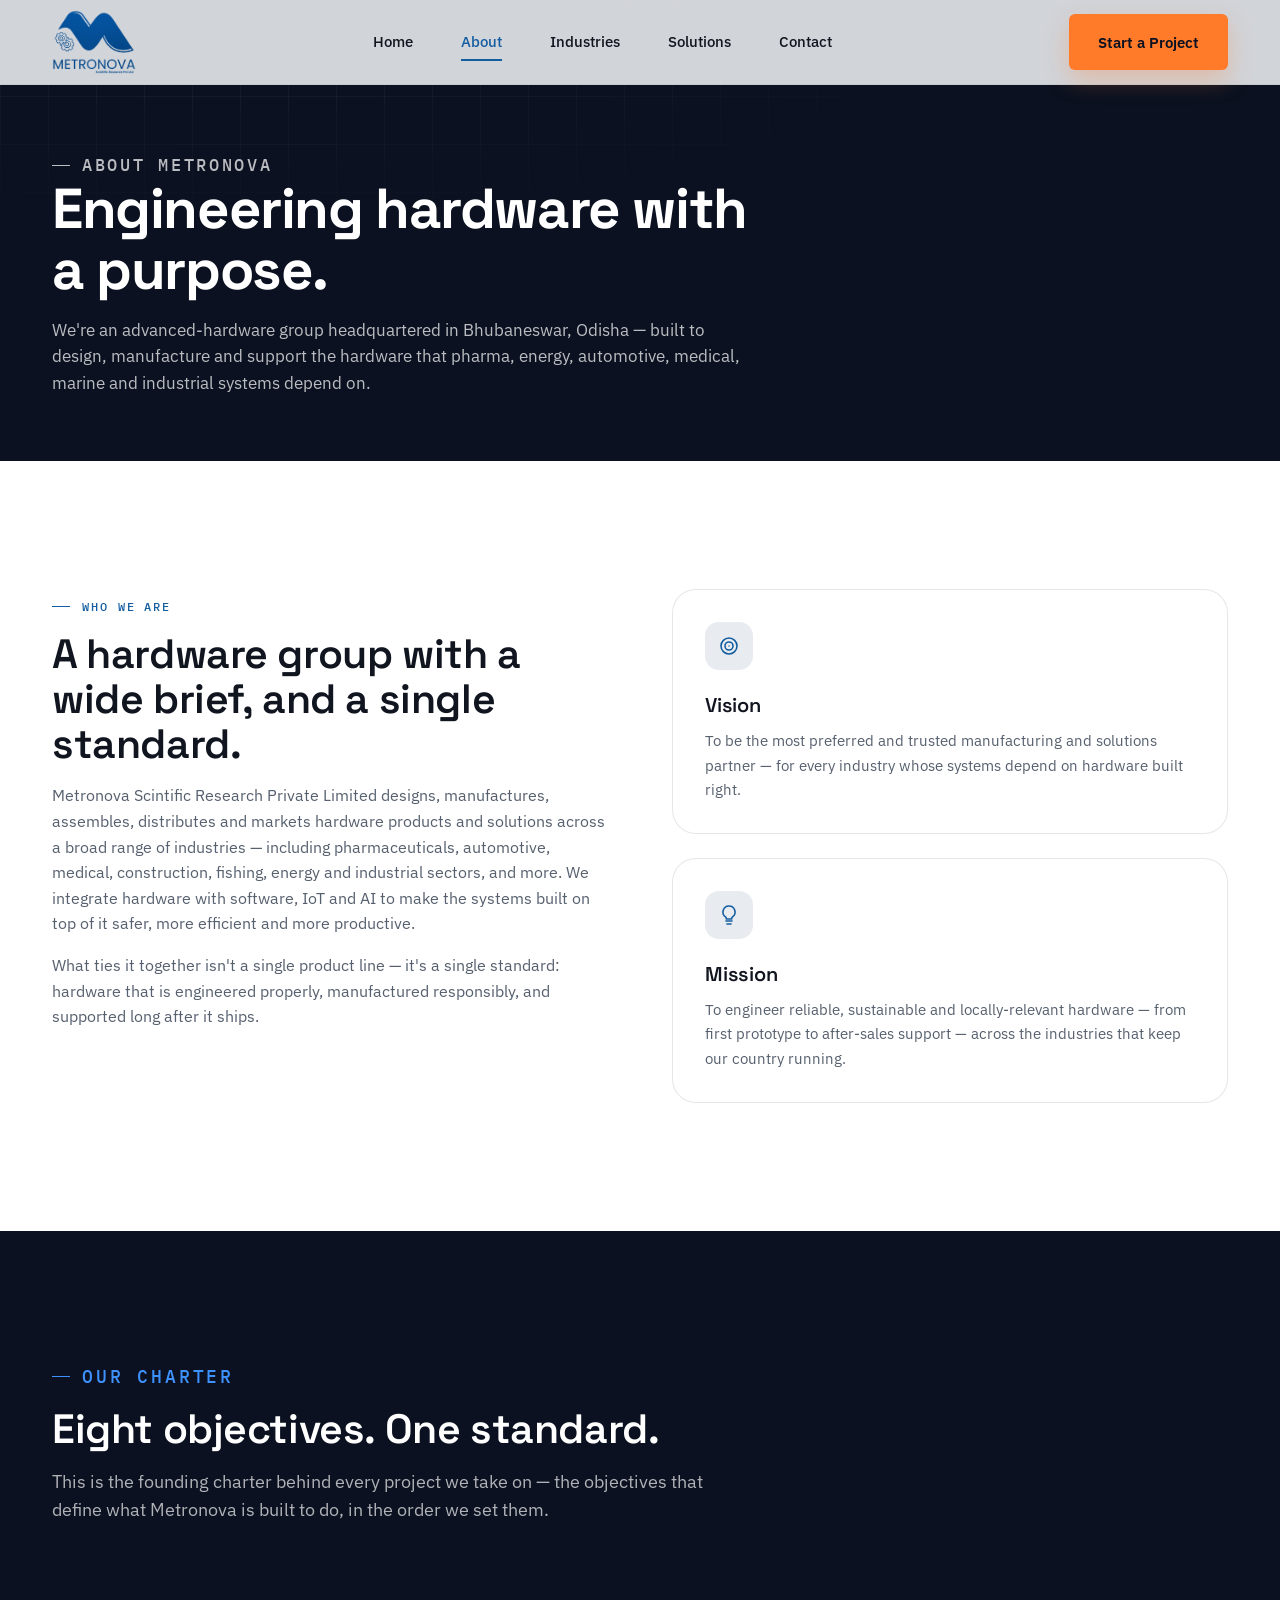
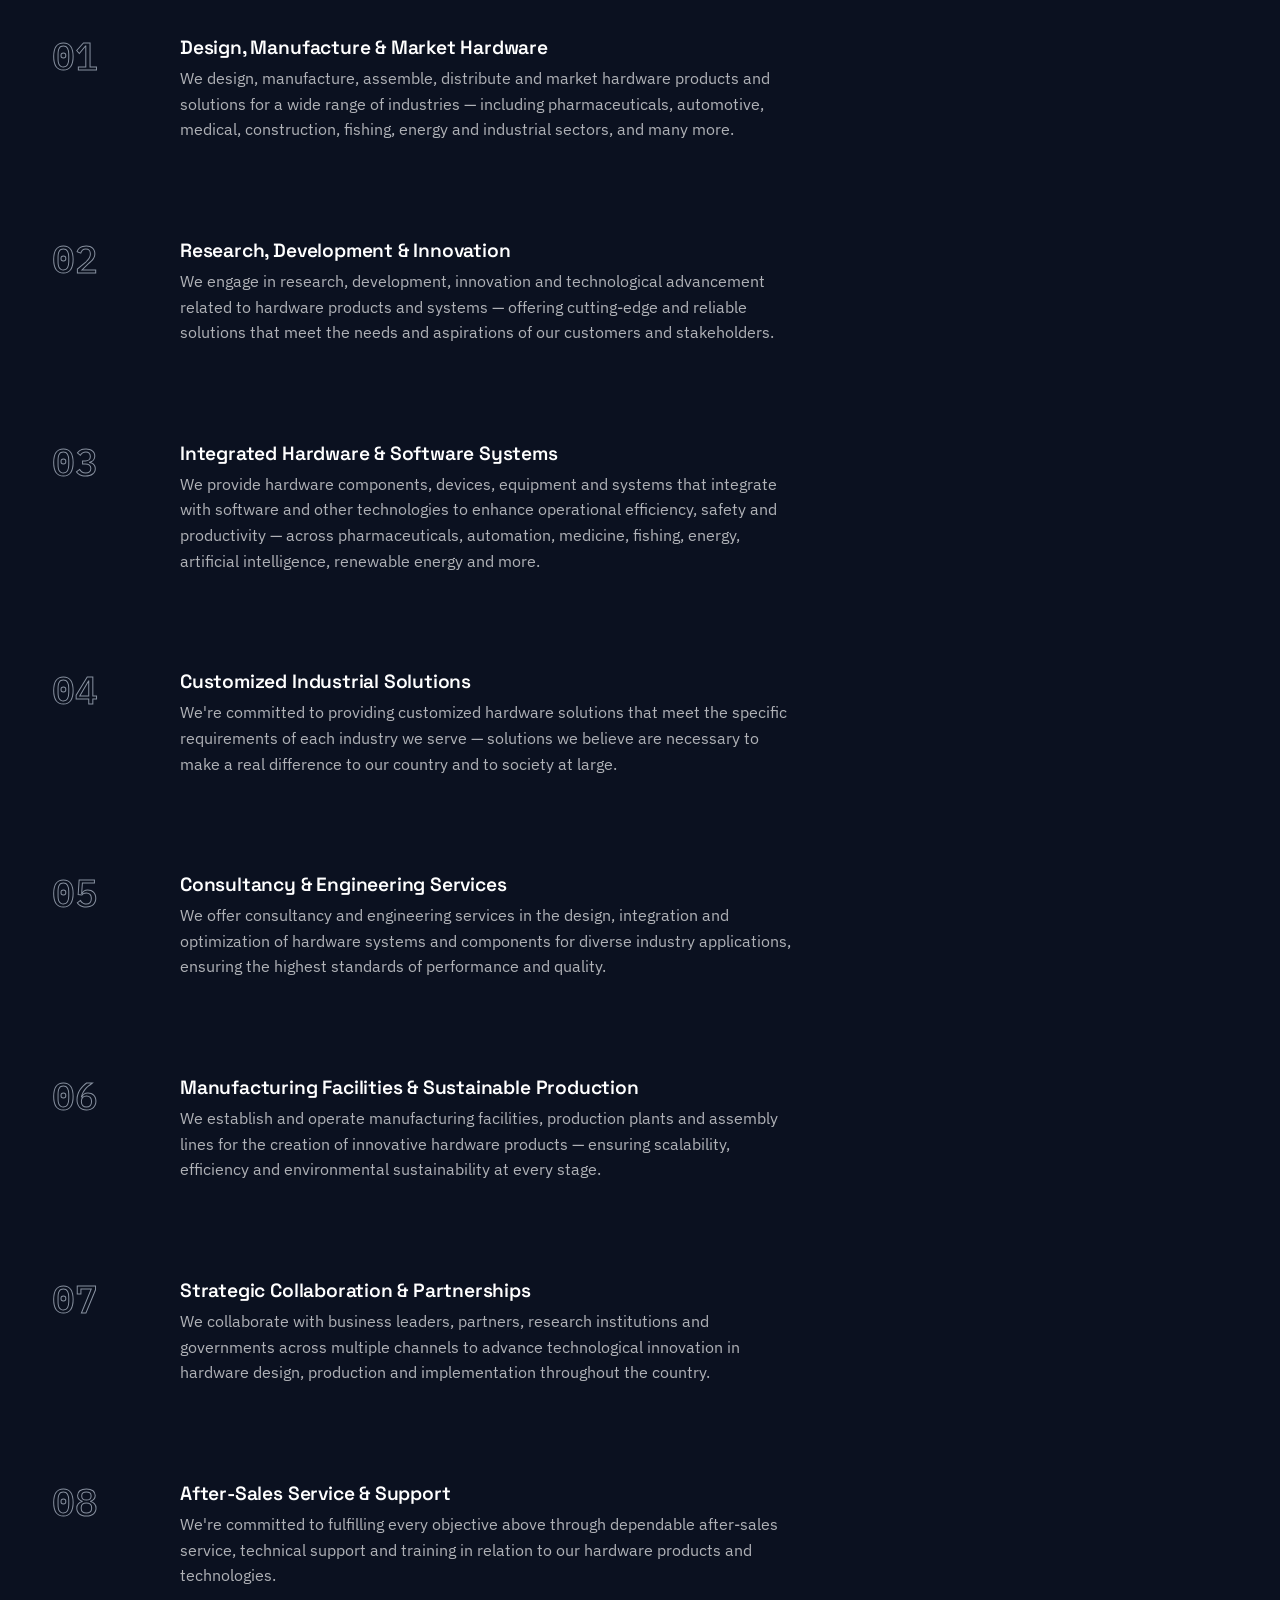
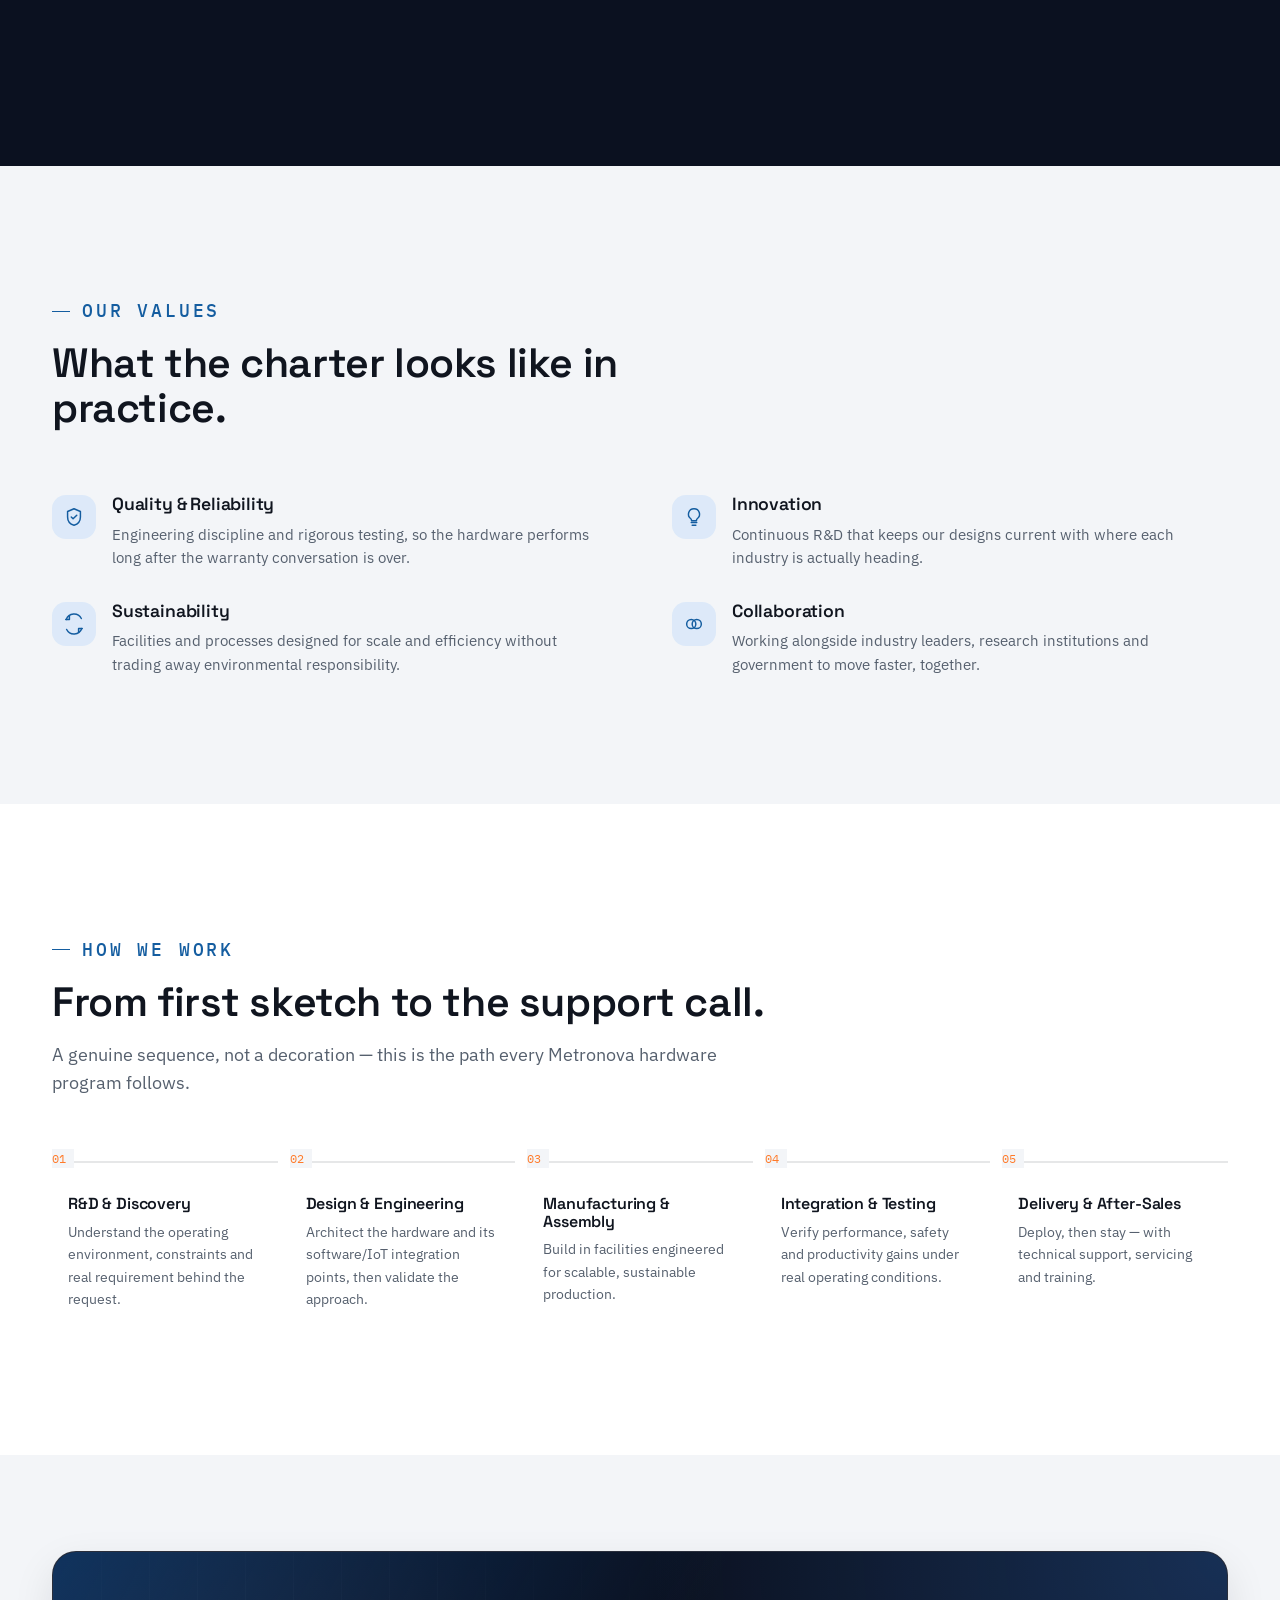
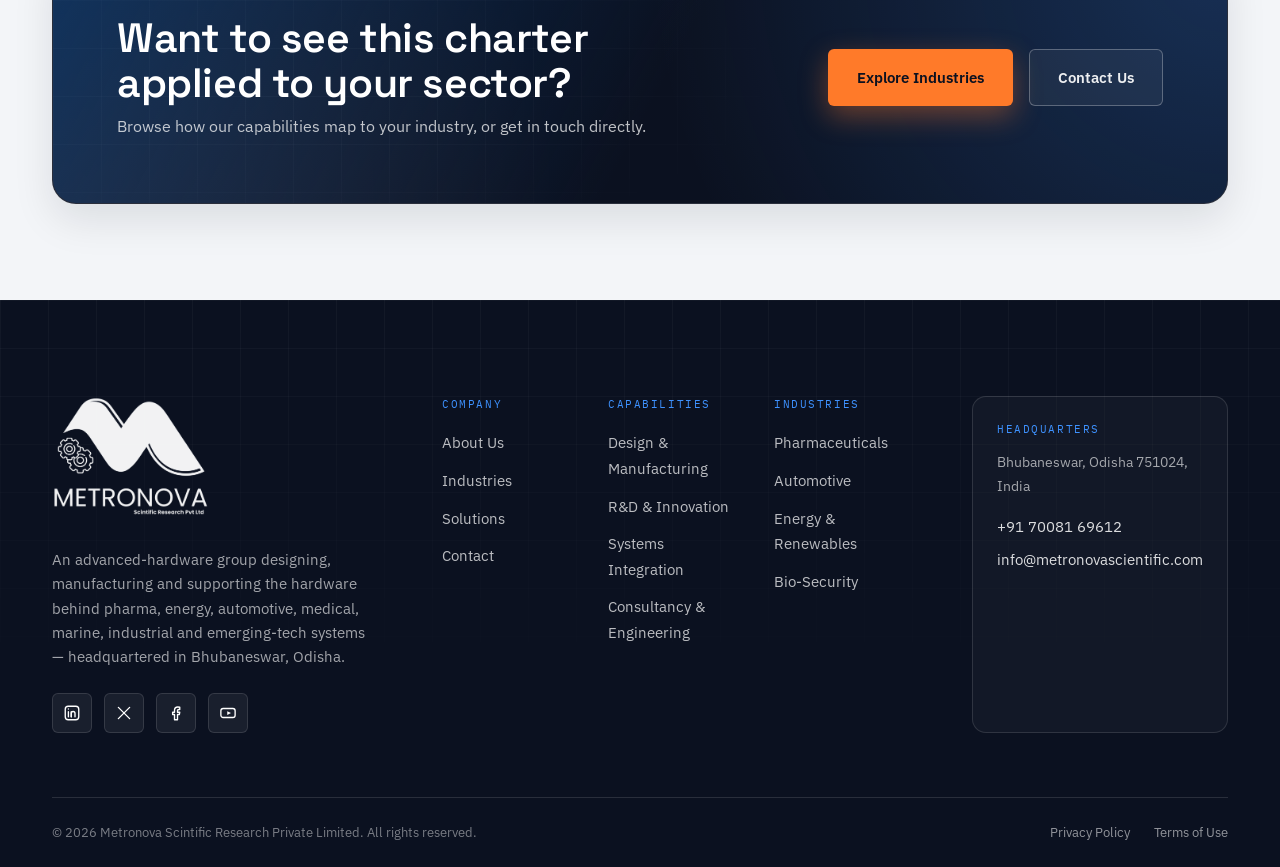
==== about.html @ 8210595b "Refactor index.html, update sitemap, and remove unused files. Deleted script.js and styles.css, simp" ====
<!DOCTYPE html>
<html lang="en">
<head>
<meta charset="UTF-8">
<meta name="viewport" content="width=device-width, initial-scale=1.0">

<title>About Us | Metronova Scintific Research</title>
<meta name="title" content="About Us | Metronova Scintific Research">
<meta name="description" content="Metronova Scintific Research is an advanced-hardware group headquartered in Bhubaneswar, India. Read our charter, vision, mission and how we work across industries.">
<meta name="robots" content="index, follow">
<link rel="canonical" href="https://metronovascientific.com/about.html">

<meta property="og:type" content="website">
<meta property="og:url" content="https://metronovascientific.com/about.html">
<meta property="og:title" content="About Us | Metronova Scintific Research">
<meta property="og:description" content="Our charter, vision, mission and how we work — an advanced-hardware group headquartered in Bhubaneswar, India.">
<meta property="og:image" content="https://metronovascientific.com/Metronova.png">

<link rel="preconnect" href="https://fonts.googleapis.com">
<link rel="preconnect" href="https://fonts.gstatic.com" crossorigin>
<link rel="stylesheet" href="https://fonts.googleapis.com/css2?family=Space+Grotesk:wght@500;600;700&family=IBM+Plex+Sans:wght@400;500;600;700&family=IBM+Plex+Mono:wght@400;500&display=swap">
<link rel="stylesheet" href="assets/css/styles.css">
</head>
<body>
<svg xmlns="http://www.w3.org/2000/svg" class="icon-sprite" aria-hidden="true" focusable="false">

  <symbol id="i-pill" viewBox="0 0 24 24">
    <rect x="3" y="9.5" width="18" height="5" rx="2.5" transform="rotate(45 12 12)"/>
    <line x1="12" y1="4.9" x2="12" y2="19.1" transform="rotate(45 12 12)"/>
  </symbol>

  <symbol id="i-car" viewBox="0 0 24 24">
    <path d="M4 17 5 11.5C5.4 10 6.6 9 8.2 9h7.6c1.6 0 2.8 1 3.2 2.5L20 17"/>
    <line x1="3" y1="17" x2="21" y2="17"/>
    <circle cx="7.5" cy="17" r="1.8"/>
    <circle cx="16.5" cy="17" r="1.8"/>
  </symbol>

  <symbol id="i-heart" viewBox="0 0 24 24">
    <path d="M12 20 3.5 12.6C1.6 10.9 1.6 8 3.5 6.3 5.4 4.6 8.3 5 9.8 7.1L12 10l2.2-2.9C15.7 5 18.6 4.6 20.5 6.3c1.9 1.7 1.9 4.6 0 6.3L12 20Z"/>
    <path d="M6 12.5h2.2l1.3-2.3 2 4 1.6-3.2H17"/>
  </symbol>

  <symbol id="i-building" viewBox="0 0 24 24">
    <path d="M4 21V8l6-3v16"/>
    <path d="M10 21V5l6 2v14"/>
    <path d="M16 21V9l4-2v14"/>
    <line x1="2" y1="21" x2="22" y2="21"/>
  </symbol>

  <symbol id="i-anchor" viewBox="0 0 24 24">
    <circle cx="12" cy="5" r="2"/>
    <line x1="12" y1="7" x2="12" y2="19"/>
    <path d="M6 13c0 3.5 2.8 6.2 6 6.6"/>
    <path d="M18 13c0 3.5-2.8 6.2-6 6.6"/>
    <line x1="8" y1="10" x2="16" y2="10"/>
  </symbol>

  <symbol id="i-bolt" viewBox="0 0 24 24">
    <path d="M13 3 6 13h5l-1 8 8-11h-5l1-7Z"/>
  </symbol>

  <symbol id="i-cog" viewBox="0 0 24 24">
    <circle cx="12" cy="12" r="3.2"/>
    <path d="M12 4.5v2.2M12 17.3v2.2M4.5 12h2.2M17.3 12h2.2M6.5 6.5l1.6 1.6M15.9 15.9l1.6 1.6M17.5 6.5l-1.6 1.6M8.1 15.9l-1.6 1.6"/>
  </symbol>

  <symbol id="i-cpu" viewBox="0 0 24 24">
    <rect x="7" y="7" width="10" height="10" rx="1.5"/>
    <rect x="10" y="10" width="4" height="4"/>
    <line x1="12" y1="2" x2="12" y2="5"/>
    <line x1="12" y1="19" x2="12" y2="22"/>
    <line x1="2" y1="12" x2="5" y2="12"/>
    <line x1="19" y1="12" x2="22" y2="12"/>
    <line x1="5.3" y1="5.3" x2="7.2" y2="7.2"/>
    <line x1="16.8" y1="16.8" x2="18.7" y2="18.7"/>
    <line x1="18.7" y1="5.3" x2="16.8" y2="7.2"/>
    <line x1="7.2" y1="16.8" x2="5.3" y2="18.7"/>
  </symbol>

  <symbol id="i-flask" viewBox="0 0 24 24">
    <path d="M9 3h6"/>
    <path d="M10 3v6.5L4.8 18.3c-.8 1.4.2 3.2 1.9 3.2h10.6c1.7 0 2.7-1.8 1.9-3.2L14 9.5V3"/>
    <line x1="7.5" y1="15" x2="16.5" y2="15"/>
  </symbol>

  <symbol id="i-wrench" viewBox="0 0 24 24">
    <path d="M9.5 14.5 5 19a2 2 0 1 0 2.8 2.8L12.3 17"/>
    <path d="M13 5a4 4 0 0 0-4.9 5.7L4 15v3h3l4.3-4.1A4 4 0 1 0 13 5Z"/>
  </symbol>

  <symbol id="i-factory" viewBox="0 0 24 24">
    <path d="M3 21V12l4 2.5V12l4 2.5V12l4 2.5V9h4v12Z"/>
    <line x1="2" y1="21" x2="22" y2="21"/>
    <line x1="15" y1="9" x2="15" y2="4"/>
  </symbol>

  <symbol id="i-handshake" viewBox="0 0 24 24">
    <circle cx="9" cy="12" r="5"/>
    <circle cx="15" cy="12" r="5"/>
  </symbol>

  <symbol id="i-headset" viewBox="0 0 24 24">
    <path d="M4 13v-1a8 8 0 1 1 16 0v1"/>
    <rect x="3" y="13" width="4" height="6" rx="1.5"/>
    <rect x="17" y="13" width="4" height="6" rx="1.5"/>
    <path d="M20 19v1a3 3 0 0 1-3 3h-3"/>
  </symbol>

  <symbol id="i-shield" viewBox="0 0 24 24">
    <path d="M12 3l7 3v6c0 5-3.5 8-7 9-3.5-1-7-4-7-9V6Z"/>
    <path d="M9 12l2 2 4-4"/>
  </symbol>

  <symbol id="i-pin" viewBox="0 0 24 24">
    <path d="M12 21s7-6.5 7-12a7 7 0 1 0-14 0c0 5.5 7 12 7 12Z"/>
    <circle cx="12" cy="9" r="2.4"/>
  </symbol>

  <symbol id="i-phone" viewBox="0 0 24 24">
    <path d="M6.5 3h3l1.5 4-2 1.5a12 12 0 0 0 6 6l1.5-2 4 1.5v3a1.5 1.5 0 0 1-1.6 1.5A17 17 0 0 1 5 5.6 1.5 1.5 0 0 1 6.5 3Z"/>
  </symbol>

  <symbol id="i-mail" viewBox="0 0 24 24">
    <rect x="3" y="5.5" width="18" height="13" rx="2"/>
    <path d="M4 6.5l8 6.5 8-6.5"/>
  </symbol>

  <symbol id="i-linkedin" viewBox="0 0 24 24">
    <rect x="3" y="3" width="18" height="18" rx="4"/>
    <line x1="7.2" y1="10.2" x2="7.2" y2="17"/>
    <circle cx="7.2" cy="6.7" r="0.9" fill="currentColor" stroke="none"/>
    <path d="M11 17v-4.5c0-1.5 1-2.5 2.5-2.5S16 11 16 12.5V17"/>
    <line x1="11" y1="10.2" x2="11" y2="17"/>
  </symbol>

  <symbol id="i-twitter" viewBox="0 0 24 24">
    <line x1="4.5" y1="4.5" x2="19.5" y2="19.5"/>
    <line x1="19.5" y1="4.5" x2="4.5" y2="19.5"/>
  </symbol>

  <symbol id="i-facebook" viewBox="0 0 24 24">
    <path d="M14 21v-7h2.5l.5-3H14V9c0-1 .3-1.7 1.8-1.7H17V4.3C16.6 4.2 15.6 4 14.4 4 11.9 4 10 5.5 10 8.4V11H7.5v3H10v7Z"/>
  </symbol>

  <symbol id="i-youtube" viewBox="0 0 24 24">
    <rect x="2.5" y="6" width="19" height="12" rx="3"/>
    <path d="M11 9.5l5 2.5-5 2.5Z" fill="currentColor" stroke="none"/>
  </symbol>

  <symbol id="i-arrow" viewBox="0 0 24 24">
    <line x1="4" y1="12" x2="19" y2="12"/>
    <path d="M14 6l6 6-6 6"/>
  </symbol>

  <symbol id="i-check" viewBox="0 0 24 24">
    <path d="M4 12l5 5L20 6"/>
  </symbol>

  <symbol id="i-bulb" viewBox="0 0 24 24">
    <path d="M9 18h6"/>
    <path d="M10 21h4"/>
    <path d="M12 3a6 6 0 0 0-3.5 10.9c.5.4.8 1 .8 1.6v.5h5.4v-.5c0-.6.3-1.2.8-1.6A6 6 0 0 0 12 3Z"/>
  </symbol>

  <symbol id="i-cycle" viewBox="0 0 24 24">
    <path d="M7 3v4H3"/>
    <path d="M3.5 7A9 9 0 0 1 20 6"/>
    <path d="M17 21v-4h4"/>
    <path d="M20.5 17A9 9 0 0 1 4 18"/>
  </symbol>

  <symbol id="i-layers" viewBox="0 0 24 24">
    <path d="M12 3l9 5-9 5-9-5Z"/>
    <path d="M3 13l9 5 9-5"/>
  </symbol>

  <symbol id="i-target" viewBox="0 0 24 24">
    <circle cx="12" cy="12" r="8"/>
    <circle cx="12" cy="12" r="4"/>
    <circle cx="12" cy="12" r="0.7" fill="currentColor" stroke="none"/>
  </symbol>

</svg>


<a class="skip-link" href="#main">Skip to content</a>

<header class="site-header">
  <nav class="nav container" aria-label="Primary">
    <a href="index.html" class="nav__brand" aria-label="Metronova Scintific Research — home">
      <img src="Metronova.png" alt="" class="nav__logo" width="792" height="607">
    </a>
    <ul class="nav__menu" id="primary-menu">
      <li><a href="index.html">Home</a></li>
      <li><a href="about.html">About</a></li>
      <li><a href="industries.html">Industries</a></li>
      <li><a href="solutions.html">Solutions</a></li>
      <li><a href="contact.html">Contact</a></li>
      <li class="nav__menu-cta"><a href="contact.html" class="btn btn--primary">Start a Project</a></li>
    </ul>
    <div class="nav__actions">
      <a href="contact.html" class="btn btn--primary">Start a Project</a>
      <button class="nav__toggle" type="button" aria-label="Toggle menu" aria-expanded="false" aria-controls="primary-menu">
        <span></span><span></span><span></span>
      </button>
    </div>
  </nav>
</header>

<main id="main">

  <section class="page-hero">
    <div class="container page-hero__inner">
      <p class="eyebrow eyebrow--light">About Metronova</p>
      <h1>Engineering hardware with a purpose.</h1>
      <p>We're an advanced-hardware group headquartered in Bhubaneswar, Odisha — built to design, manufacture and support the hardware that pharma, energy, automotive, medical, marine and industrial systems depend on.</p>
    </div>
  </section>

  <section class="section section--alt">
    <div class="container">
      <div class="two-col">
        <div data-reveal>
          <p class="eyebrow">Who we are</p>
          <h2>A hardware group with a wide brief, and a single standard.</h2>
          <p>Metronova Scintific Research Private Limited designs, manufactures, assembles, distributes and markets hardware products and solutions across a broad range of industries — including pharmaceuticals, automotive, medical, construction, fishing, energy and industrial sectors, and more. We integrate hardware with software, IoT and AI to make the systems built on top of it safer, more efficient and more productive.</p>
          <p>What ties it together isn't a single product line — it's a single standard: hardware that is engineered properly, manufactured responsibly, and supported long after it ships.</p>
        </div>
        <div data-reveal data-reveal-delay="100">
          <div class="card" style="margin-bottom: var(--space-5);">
            <div class="card__icon"><svg class="icon" viewBox="0 0 24 24" aria-hidden="true" focusable="false"><use href="#i-target"></use></svg></div>
            <h3>Vision</h3>
            <p style="margin-bottom:0;">To be the most preferred and trusted manufacturing and solutions partner — for every industry whose systems depend on hardware built right.</p>
          </div>
          <div class="card">
            <div class="card__icon"><svg class="icon" viewBox="0 0 24 24" aria-hidden="true" focusable="false"><use href="#i-bulb"></use></svg></div>
            <h3>Mission</h3>
            <p style="margin-bottom:0;">To engineer reliable, sustainable and locally-relevant hardware — from first prototype to after-sales support — across the industries that keep our country running.</p>
          </div>
        </div>
      </div>
    </div>
  </section>

  <!-- Charter -->
  <section class="section section--dark">
    <div class="container">
      <div class="section-head" data-reveal>
        <p class="eyebrow eyebrow--light">Our charter</p>
        <h2>Eight objectives. One standard.</h2>
        <p>This is the founding charter behind every project we take on — the objectives that define what Metronova is built to do, in the order we set them.</p>
      </div>

      <div class="charter">
        <div class="charter__item" data-reveal>
          <span class="charter__num">01</span>
          <div class="charter__body">
            <h3>Design, Manufacture &amp; Market Hardware</h3>
            <p>We design, manufacture, assemble, distribute and market hardware products and solutions for a wide range of industries — including pharmaceuticals, automotive, medical, construction, fishing, energy and industrial sectors, and many more.</p>
          </div>
        </div>
        <div class="charter__item" data-reveal>
          <span class="charter__num">02</span>
          <div class="charter__body">
            <h3>Research, Development &amp; Innovation</h3>
            <p>We engage in research, development, innovation and technological advancement related to hardware products and systems — offering cutting-edge and reliable solutions that meet the needs and aspirations of our customers and stakeholders.</p>
          </div>
        </div>
        <div class="charter__item" data-reveal>
          <span class="charter__num">03</span>
          <div class="charter__body">
            <h3>Integrated Hardware &amp; Software Systems</h3>
            <p>We provide hardware components, devices, equipment and systems that integrate with software and other technologies to enhance operational efficiency, safety and productivity — across pharmaceuticals, automation, medicine, fishing, energy, artificial intelligence, renewable energy and more.</p>
          </div>
        </div>
        <div class="charter__item" data-reveal>
          <span class="charter__num">04</span>
          <div class="charter__body">
            <h3>Customized Industrial Solutions</h3>
            <p>We're committed to providing customized hardware solutions that meet the specific requirements of each industry we serve — solutions we believe are necessary to make a real difference to our country and to society at large.</p>
          </div>
        </div>
        <div class="charter__item" data-reveal>
          <span class="charter__num">05</span>
          <div class="charter__body">
            <h3>Consultancy &amp; Engineering Services</h3>
            <p>We offer consultancy and engineering services in the design, integration and optimization of hardware systems and components for diverse industry applications, ensuring the highest standards of performance and quality.</p>
          </div>
        </div>
        <div class="charter__item" data-reveal>
          <span class="charter__num">06</span>
          <div class="charter__body">
            <h3>Manufacturing Facilities &amp; Sustainable Production</h3>
            <p>We establish and operate manufacturing facilities, production plants and assembly lines for the creation of innovative hardware products — ensuring scalability, efficiency and environmental sustainability at every stage.</p>
          </div>
        </div>
        <div class="charter__item" data-reveal>
          <span class="charter__num">07</span>
          <div class="charter__body">
            <h3>Strategic Collaboration &amp; Partnerships</h3>
            <p>We collaborate with business leaders, partners, research institutions and governments across multiple channels to advance technological innovation in hardware design, production and implementation throughout the country.</p>
          </div>
        </div>
        <div class="charter__item" data-reveal>
          <span class="charter__num">08</span>
          <div class="charter__body">
            <h3>After-Sales Service &amp; Support</h3>
            <p>We're committed to fulfilling every objective above through dependable after-sales service, technical support and training in relation to our hardware products and technologies.</p>
          </div>
        </div>
      </div>
    </div>
  </section>

  <!-- Values -->
  <section class="section">
    <div class="container">
      <div class="section-head" data-reveal>
        <p class="eyebrow">Our values</p>
        <h2>What the charter looks like in practice.</h2>
      </div>

      <div class="value-grid">
        <div class="value-item" data-reveal>
          <div class="icon-badge"><svg class="icon" viewBox="0 0 24 24" aria-hidden="true" focusable="false"><use href="#i-shield"></use></svg></div>
          <div>
            <h3>Quality &amp; Reliability</h3>
            <p>Engineering discipline and rigorous testing, so the hardware performs long after the warranty conversation is over.</p>
          </div>
        </div>
        <div class="value-item" data-reveal data-reveal-delay="80">
          <div class="icon-badge"><svg class="icon" viewBox="0 0 24 24" aria-hidden="true" focusable="false"><use href="#i-bulb"></use></svg></div>
          <div>
            <h3>Innovation</h3>
            <p>Continuous R&amp;D that keeps our designs current with where each industry is actually heading.</p>
          </div>
        </div>
        <div class="value-item" data-reveal>
          <div class="icon-badge"><svg class="icon" viewBox="0 0 24 24" aria-hidden="true" focusable="false"><use href="#i-cycle"></use></svg></div>
          <div>
            <h3>Sustainability</h3>
            <p>Facilities and processes designed for scale and efficiency without trading away environmental responsibility.</p>
          </div>
        </div>
        <div class="value-item" data-reveal data-reveal-delay="80">
          <div class="icon-badge"><svg class="icon" viewBox="0 0 24 24" aria-hidden="true" focusable="false"><use href="#i-handshake"></use></svg></div>
          <div>
            <h3>Collaboration</h3>
            <p>Working alongside industry leaders, research institutions and government to move faster, together.</p>
          </div>
        </div>
      </div>
    </div>
  </section>

  <!-- How we work -->
  <section class="section section--alt">
    <div class="container">
      <div class="section-head" data-reveal>
        <p class="eyebrow">How we work</p>
        <h2>From first sketch to the support call.</h2>
        <p>A genuine sequence, not a decoration — this is the path every Metronova hardware program follows.</p>
      </div>

      <div class="process" data-reveal>
        <div class="process__step">
          <h3>R&amp;D &amp; Discovery</h3>
          <p>Understand the operating environment, constraints and real requirement behind the request.</p>
        </div>
        <div class="process__step">
          <h3>Design &amp; Engineering</h3>
          <p>Architect the hardware and its software/IoT integration points, then validate the approach.</p>
        </div>
        <div class="process__step">
          <h3>Manufacturing &amp; Assembly</h3>
          <p>Build in facilities engineered for scalable, sustainable production.</p>
        </div>
        <div class="process__step">
          <h3>Integration &amp; Testing</h3>
          <p>Verify performance, safety and productivity gains under real operating conditions.</p>
        </div>
        <div class="process__step">
          <h3>Delivery &amp; After-Sales</h3>
          <p>Deploy, then stay — with technical support, servicing and training.</p>
        </div>
      </div>
    </div>
  </section>

  <section class="section section--tight">
    <div class="container">
      <div class="cta-band" data-reveal>
        <div class="cta-band__text">
          <h2>Want to see this charter applied to your sector?</h2>
          <p>Browse how our capabilities map to your industry, or get in touch directly.</p>
        </div>
        <div class="cta-band__actions">
          <a href="industries.html" class="btn btn--primary">Explore Industries</a>
          <a href="contact.html" class="btn btn--ghost-invert">Contact Us</a>
        </div>
      </div>
    </div>
  </section>

</main>

<footer class="site-footer">
  <div class="container">
    <div class="footer__main">
      <div class="footer__identity">
        <a href="index.html" class="footer__brand-link" aria-label="Metronova Scintific Research — home">
          <img src="Metronova.png" alt="" class="footer__logo" width="792" height="607" loading="lazy">
        </a>
        <p class="footer__desc">An advanced-hardware group designing, manufacturing and supporting the hardware behind pharma, energy, automotive, medical, marine, industrial and emerging-tech systems — headquartered in Bhubaneswar, Odisha.</p>
        <div class="footer__social">
          <a href="#" aria-label="Metronova on LinkedIn"><svg class="icon" viewBox="0 0 24 24" aria-hidden="true" focusable="false"><use href="#i-linkedin"></use></svg></a>
          <a href="#" aria-label="Metronova on X"><svg class="icon" viewBox="0 0 24 24" aria-hidden="true" focusable="false"><use href="#i-twitter"></use></svg></a>
          <a href="#" aria-label="Metronova on Facebook"><svg class="icon" viewBox="0 0 24 24" aria-hidden="true" focusable="false"><use href="#i-facebook"></use></svg></a>
          <a href="#" aria-label="Metronova on YouTube"><svg class="icon" viewBox="0 0 24 24" aria-hidden="true" focusable="false"><use href="#i-youtube"></use></svg></a>
        </div>
      </div>
      <nav class="footer__nav" aria-label="Footer">
        <div class="footer__col">
          <div class="footer__heading">Company</div>
          <ul>
            <li><a href="about.html">About Us</a></li>
            <li><a href="industries.html">Industries</a></li>
            <li><a href="solutions.html">Solutions</a></li>
            <li><a href="contact.html">Contact</a></li>
          </ul>
        </div>
        <div class="footer__col">
          <div class="footer__heading">Capabilities</div>
          <ul>
            <li><a href="solutions.html#design-manufacturing">Design &amp; Manufacturing</a></li>
            <li><a href="solutions.html#rnd">R&amp;D &amp; Innovation</a></li>
            <li><a href="solutions.html#integration">Systems Integration</a></li>
            <li><a href="solutions.html#consultancy">Consultancy &amp; Engineering</a></li>
          </ul>
        </div>
        <div class="footer__col">
          <div class="footer__heading">Industries</div>
          <ul>
            <li><a href="industries.html#pharma">Pharmaceuticals</a></li>
            <li><a href="industries.html#automotive">Automotive</a></li>
            <li><a href="industries.html#energy">Energy &amp; Renewables</a></li>
            <li><a href="industries.html#biosecurity">Bio-Security</a></li>
          </ul>
        </div>
      </nav>
      <div class="footer__contact">
        <div class="footer__heading">Headquarters</div>
        <address>
          Bhubaneswar, Odisha 751024, India
        </address>
        <ul>
          <li><a href="tel:+917008169612">+91 70081 69612</a></li>
          <li><a href="mailto:info@metronovascientific.com">info@metronovascientific.com</a></li>
        </ul>
      </div>
    </div>
    <div class="footer__bar">
      <p>&copy; <span data-year>2026</span> Metronova Scintific Research Private Limited. All rights reserved.</p>
      <div class="footer__legal">
        <a href="privacy-policy.html">Privacy Policy</a>
        <a href="terms-of-use.html">Terms of Use</a>
      </div>
    </div>
  </div>
</footer>

<script src="assets/js/main.js"></script>
</body>
</html>
---- assets/css/styles.css ----
/* ==========================================================================
   Metronova Scintific Research — Design System
   Concept: "Engineering Blueprint" — schematic line-work, spec-sheet type,
   dimension-line dividers. Built token-first, no framework.
   ========================================================================== */

/* Fonts are loaded via a <link> tag in <head> for parallel discovery
   (avoids the request waterfall an @import here would cause). */

/* -- Tokens ----------------------------------------------------------------*/
:root {
  /* color */
  --ink: #0b1120;
  --ink-soft: #131c30;
  --ink-line: rgba(255, 255, 255, 0.12);
  --ink-line-soft: rgba(255, 255, 255, 0.07);

  --blueprint: #145da0;
  --blueprint-deep: #0b3d75;
  --signal: #3e92ff;
  --signal-soft: rgba(62, 146, 255, 0.12);

  --amber: #ff7a29;
  --amber-deep: #e85d0b;
  --amber-soft: rgba(255, 122, 41, 0.12);

  --paper: #f3f5f8;
  --paper-alt: #e8ecf1;
  --white: #ffffff;

  --graphite: #10151f;
  --slate: #56606e;
  --slate-soft: #8891a0;
  --line: rgba(16, 21, 31, 0.1);
  --line-soft: rgba(16, 21, 31, 0.06);

  /* type */
  --font-display: 'Space Grotesk', 'IBM Plex Sans', sans-serif;
  --font-body: 'IBM Plex Sans', -apple-system, sans-serif;
  --font-mono: 'IBM Plex Mono', 'SFMono-Regular', Consolas, monospace;

  /* spacing */
  --space-1: 0.25rem;
  --space-2: 0.5rem;
  --space-3: 0.75rem;
  --space-4: 1rem;
  --space-5: 1.5rem;
  --space-6: 2rem;
  --space-7: 3rem;
  --space-8: 4rem;
  --space-9: 6rem;
  --space-10: 8rem;

  /* radius */
  --radius-sm: 6px;
  --radius-md: 14px;
  --radius-lg: 24px;

  /* shadow */
  --shadow-sm: 0 2px 10px rgba(11, 17, 32, 0.06);
  --shadow-md: 0 16px 40px rgba(11, 17, 32, 0.1);
  --shadow-lg: 0 30px 70px rgba(11, 17, 32, 0.18);

  /* motion */
  --ease: cubic-bezier(0.4, 0, 0.2, 1);
  --dur-fast: 150ms;
  --dur-base: 260ms;
  --dur-slow: 500ms;

  /* layout */
  --header-h: 84px;
  --container-w: 1240px;
}

/* -- Reset ------------------------------------------------------------------*/
*,
*::before,
*::after {
  box-sizing: border-box;
}

html,
body {
  width: 100%;
  max-width: 100%;
  overflow-x: hidden;
}

html {
  scroll-behavior: smooth;
  -webkit-text-size-adjust: 100%;
}

body {
  margin: 0;
  min-height: 100vh;
  font-family: var(--font-body);
  font-size: 16px;
  line-height: 1.6;
  color: var(--graphite);
  background: var(--paper);
  -webkit-font-smoothing: antialiased;
}

img,
svg {
  display: block;
  max-width: 100%;
}

a {
  color: inherit;
  text-decoration: none;
}

ul,
ol {
  margin: 0;
  padding: 0;
}

button {
  font: inherit;
  cursor: pointer;
}

h1,
h2,
h3,
h4,
h5 {
  font-family: var(--font-display);
  font-weight: 600;
  line-height: 1.1;
  letter-spacing: -0.01em;
  margin: 0 0 var(--space-4);
  color: var(--graphite);
}

h1 { font-size: clamp(2.5rem, 4.4vw, 4rem); font-weight: 700; }
h2 { font-size: clamp(2rem, 3.2vw, 2.75rem); }
h3 { font-size: 1.375rem; }
h4 { font-size: 1.125rem; }

p {
  margin: 0 0 var(--space-4);
  color: var(--slate);
  max-width: 62ch;
}

@media (prefers-reduced-motion: reduce) {
  *,
  *::before,
  *::after {
    animation-duration: 0.001ms !important;
    animation-iteration-count: 1 !important;
    transition-duration: 0.001ms !important;
    scroll-behavior: auto !important;
  }
}

/* -- Utilities ---------------------------------------------------------------*/
.container {
  max-width: var(--container-w);
  margin: 0 auto;
  padding: 0 var(--space-6);
}

.mono {
  font-family: var(--font-mono);
  letter-spacing: 0.04em;
}

.visually-hidden {
  position: absolute;
  width: 1px;
  height: 1px;
  overflow: hidden;
  clip: rect(0 0 0 0);
  white-space: nowrap;
}

.skip-link {
  position: absolute;
  left: var(--space-4);
  top: -60px;
  background: var(--ink);
  color: var(--white);
  padding: var(--space-3) var(--space-5);
  border-radius: var(--radius-sm);
  z-index: 2000;
  transition: top var(--dur-base) var(--ease);
}

.skip-link:focus-visible {
  top: var(--space-4);
}

:focus-visible {
  outline: 2px solid var(--signal);
  outline-offset: 3px;
  border-radius: 4px;
}

.section {
  padding: var(--space-10) 0;
  position: relative;
}

.section--tight { padding: var(--space-9) 0; }

.section--dark {
  background: var(--ink);
  color: var(--white);
}

.section--dark p { color: rgba(255, 255, 255, 0.68); }
.section--dark h2,
.section--dark h3,
.section--dark h4 { color: var(--white); }

.section--alt { background: var(--white); }

.section-head {
  max-width: 46rem;
  margin: 0 0 var(--space-8);
}

.two-col {
  display: grid;
  grid-template-columns: 1fr 1fr;
  gap: var(--space-8);
  align-items: start;
}

.section-head--center {
  margin-left: auto;
  margin-right: auto;
  text-align: center;
}

.section-head p { font-size: 1.1rem; }
.section-head--center p { margin-left: auto; margin-right: auto; }

.eyebrow {
  display: inline-flex;
  align-items: center;
  gap: var(--space-3);
  font-family: var(--font-mono);
  font-size: 0.75rem;
  font-weight: 500;
  letter-spacing: 0.16em;
  text-transform: uppercase;
  color: var(--blueprint);
  margin-bottom: var(--space-4);
}

.section--dark .eyebrow,
.eyebrow--light { color: var(--signal); }

.eyebrow::before {
  content: '';
  width: 18px;
  height: 1px;
  background: currentColor;
  display: inline-block;
}

/* dimension-line divider between sections, styled like a technical drawing */
.divider {
  display: flex;
  align-items: center;
  gap: var(--space-4);
  padding: var(--space-5) 0;
  color: var(--slate);
}

.divider::before,
.divider::after {
  content: '';
  flex: 1;
  height: 1px;
  background: var(--line);
  background-image: repeating-linear-gradient(
    to right,
    var(--line) 0,
    var(--line) 1px,
    transparent 1px,
    transparent 8px
  );
}

.divider__label {
  font-family: var(--font-mono);
  font-size: 0.7rem;
  letter-spacing: 0.14em;
  text-transform: uppercase;
  white-space: nowrap;
}

/* -- Buttons -----------------------------------------------------------------*/
.btn {
  display: inline-flex;
  align-items: center;
  justify-content: center;
  gap: var(--space-2);
  padding: 0.95rem 1.75rem;
  border-radius: var(--radius-sm);
  font-family: var(--font-body);
  font-weight: 600;
  font-size: 0.95rem;
  border: 1px solid transparent;
  transition: transform var(--dur-fast) var(--ease), box-shadow var(--dur-fast) var(--ease),
    background var(--dur-fast) var(--ease), color var(--dur-fast) var(--ease),
    border-color var(--dur-fast) var(--ease);
  white-space: nowrap;
}

.btn:active { transform: translateY(1px); }

.btn--primary {
  background: var(--amber);
  color: var(--ink);
  box-shadow: 0 10px 24px rgba(255, 122, 41, 0.28);
}

.btn--primary:hover {
  background: var(--amber-deep);
  transform: translateY(-2px);
  box-shadow: 0 16px 34px rgba(255, 122, 41, 0.34);
}

.btn--ghost {
  background: transparent;
  color: var(--graphite);
  border-color: var(--line);
}

.btn--ghost:hover {
  border-color: var(--blueprint);
  color: var(--blueprint);
  transform: translateY(-2px);
}

.section--dark .btn--ghost {
  color: var(--white);
  border-color: var(--ink-line);
}

.section--dark .btn--ghost:hover {
  border-color: var(--signal);
  color: var(--signal);
}

.btn--ghost-invert {
  background: transparent;
  color: var(--white);
  border-color: rgba(255, 255, 255, 0.4);
}

.btn--ghost-invert:hover {
  border-color: var(--white);
  transform: translateY(-2px);
}

.btn--dark {
  background: var(--ink);
  color: var(--white);
}

.btn--dark:hover {
  background: var(--blueprint-deep);
  transform: translateY(-2px);
}

.btn--block { width: 100%; }
.btn[disabled] { opacity: 0.6; cursor: not-allowed; transform: none !important; }

/* -- Header / Nav ------------------------------------------------------------*/
.site-header {
  position: fixed;
  top: 0;
  left: 0;
  width: 100%;
  z-index: 1000;
  background: rgba(243, 245, 248, 0.86);
  backdrop-filter: blur(16px);
  -webkit-backdrop-filter: blur(16px);
  border-bottom: 1px solid var(--line-soft);
  transition: background var(--dur-base) var(--ease), border-color var(--dur-base) var(--ease);
}

.site-header.is-scrolled {
  background: rgba(243, 245, 248, 0.97);
  box-shadow: var(--shadow-sm);
}

.site-header.is-open {
  background: rgba(243, 245, 248, 0.98);
  box-shadow: var(--shadow-md);
}

.nav__backdrop {
  display: none;
}

.nav {
  height: var(--header-h);
  display: flex;
  align-items: center;
  justify-content: space-between;
  gap: var(--space-6);
}

.nav__brand {
  display: flex;
  align-items: center;
  flex-shrink: 0;
}

.nav__logo {
  height: 64px;
  width: auto;
  display: block;
}

.nav__mark { width: 40px; height: 40px; flex-shrink: 0; }

.nav__word { display: flex; flex-direction: column; line-height: 1.05; }
.nav__word span:last-child {
  font-family: var(--font-mono);
  font-size: 0.6rem;
  font-weight: 400;
  letter-spacing: 0.12em;
  text-transform: uppercase;
  color: var(--slate);
}

.nav__menu {
  display: flex;
  align-items: center;
  gap: var(--space-7);
  list-style: none;
}

.nav__menu a {
  font-size: 0.95rem;
  font-weight: 500;
  color: var(--graphite);
  position: relative;
  padding: var(--space-2) 0;
  transition: color var(--dur-fast) var(--ease);
}

.nav__menu a:not(.btn)::after {
  content: '';
  position: absolute;
  left: 0;
  bottom: -2px;
  width: 100%;
  height: 2px;
  background: var(--amber);
  transform: scaleX(0);
  transform-origin: left;
  transition: transform var(--dur-base) var(--ease);
}

.nav__menu a:not(.btn):hover { color: var(--blueprint); }
.nav__menu a:not(.btn):hover::after { transform: scaleX(1); }

.nav__menu a:not(.btn).is-active { color: var(--blueprint); }
.nav__menu a:not(.btn).is-active::after { transform: scaleX(1); background: var(--blueprint); }

/* Mobile-only CTA inside the slide-down menu — hidden on desktop */
.nav__menu-cta { display: none; }

.nav__actions { display: flex; align-items: center; gap: var(--space-5); }

.nav__toggle {
  display: none;
  flex-direction: column;
  justify-content: center;
  align-items: center;
  gap: 5px;
  width: 44px;
  height: 44px;
  background: none;
  border: none;
  padding: 0;
  flex-shrink: 0;
}

.nav__toggle span {
  width: 100%;
  height: 2px;
  background: var(--graphite);
  border-radius: 1px;
  transition: transform var(--dur-base) var(--ease), opacity var(--dur-base) var(--ease);
}

.nav__toggle.is-active span:nth-child(1) { transform: translateY(7px) rotate(45deg); }
.nav__toggle.is-active span:nth-child(2) { opacity: 0; }
.nav__toggle.is-active span:nth-child(3) { transform: translateY(-7px) rotate(-45deg); }

/* -- Hero --------------------------------------------------------------------*/
.hero {
  position: relative;
  background: var(--ink);
  color: var(--white);
  padding: calc(var(--header-h) + var(--space-9)) 0 var(--space-9);
  overflow: hidden;
  isolation: isolate;
}

/* drifting blueprint grid */
.hero::before {
  content: '';
  position: absolute;
  inset: -48px;
  z-index: 0;
  background-image:
    linear-gradient(var(--ink-line-soft) 1px, transparent 1px),
    linear-gradient(90deg, var(--ink-line-soft) 1px, transparent 1px);
  background-size: 48px 48px;
  mask-image: radial-gradient(ellipse 85% 65% at 50% 25%, black 35%, transparent 92%);
  opacity: 0.65;
  animation: hero-grid-drift 36s linear infinite;
  will-change: transform;
}

/* ambient glow + scan sweep */
.hero::after {
  content: '';
  position: absolute;
  inset: 0;
  z-index: 1;
  pointer-events: none;
  background:
    radial-gradient(ellipse 55% 45% at 18% 28%, rgba(62, 146, 255, 0.18), transparent 62%),
    radial-gradient(ellipse 50% 40% at 82% 68%, rgba(255, 122, 41, 0.12), transparent 58%),
    radial-gradient(ellipse 70% 55% at 50% 105%, rgba(20, 93, 160, 0.22), transparent 68%);
  animation: hero-glow-pulse 14s ease-in-out infinite alternate;
}

@keyframes hero-grid-drift {
  from { transform: translate(0, 0); }
  to { transform: translate(48px, 48px); }
}

@keyframes hero-glow-pulse {
  0% { opacity: 0.55; transform: scale(1) translateY(0); }
  100% { opacity: 0.95; transform: scale(1.04) translateY(-12px); }
}

.hero__scan {
  position: absolute;
  inset: 0;
  z-index: 1;
  pointer-events: none;
  overflow: hidden;
}

.hero__scan::before {
  content: '';
  position: absolute;
  left: 0;
  right: 0;
  height: 120px;
  background: linear-gradient(
    180deg,
    transparent 0%,
    rgba(62, 146, 255, 0.04) 35%,
    rgba(62, 146, 255, 0.1) 50%,
    rgba(62, 146, 255, 0.04) 65%,
    transparent 100%
  );
  animation: hero-scan-sweep 10s ease-in-out infinite;
}

@keyframes hero-scan-sweep {
  0% { top: -140px; opacity: 0; }
  8% { opacity: 1; }
  92% { opacity: 1; }
  100% { top: 100%; opacity: 0; }
}

@media (prefers-reduced-motion: reduce) {
  .hero::before,
  .hero::after,
  .hero__scan::before {
    animation: none;
  }
}

.hero__inner {
  position: relative;
  z-index: 2;
  display: grid;
  grid-template-columns: 1.1fr 0.9fr;
  gap: var(--space-8);
  align-items: center;
}

.hero__eyebrow { color: var(--signal); }

.hero__title {
  font-family: var(--font-display);
  font-size: clamp(2.6rem, 5vw, 4.2rem);
  font-weight: 700;
  line-height: 1.08;
  letter-spacing: -0.025em;
  color: var(--white);
  margin-bottom: var(--space-5);
}

.hero__title em {
  font-style: normal;
  font-weight: 700;
  color: var(--signal);
  background: linear-gradient(120deg, var(--signal), var(--amber));
  -webkit-background-clip: text;
  background-clip: text;
  -webkit-text-fill-color: transparent;
}

.hero__lede {
  font-size: 1.15rem;
  color: rgba(255, 255, 255, 0.72);
  max-width: 34rem;
  margin-bottom: var(--space-7);
}

.hero__actions {
  display: flex;
  gap: var(--space-4);
  flex-wrap: wrap;
}

.hero__figure {
  position: relative;
  perspective: 1000px;
}

.hero__figure .schematic {
  transform: translate3d(calc(var(--px, 0) * 1px), calc(var(--py, 0) * 1px), 0)
    rotate(calc(var(--pr, 0) * 1deg));
  transition: transform 0.45s var(--ease);
  will-change: transform;
}

.hero__figure.is-active .schematic {
  transition: transform 0.12s var(--ease);
}

.schematic-tip {
  position: absolute;
  z-index: 5;
  padding: 0.45rem 0.75rem;
  border-radius: var(--radius-sm);
  background: rgba(11, 17, 32, 0.92);
  border: 1px solid var(--signal);
  color: var(--white);
  font-family: var(--font-mono);
  font-size: 0.72rem;
  letter-spacing: 0.04em;
  white-space: nowrap;
  pointer-events: none;
  opacity: 0;
  transform: translateY(4px);
  transition: opacity var(--dur-fast) var(--ease), transform var(--dur-fast) var(--ease);
  box-shadow: 0 8px 24px rgba(0, 0, 0, 0.35);
}

.schematic-tip.is-visible {
  opacity: 1;
  transform: translateY(0);
}

.schematic { width: 100%; height: auto; overflow: visible; cursor: crosshair; }

.schematic__orbit {
  transition: stroke var(--dur-base) var(--ease), transform var(--dur-slow) var(--ease);
  transform-origin: 280px 280px;
}

.hero__figure.is-active .schematic__orbit {
  stroke: rgba(62, 146, 255, 0.35);
}

.schematic__gear {
  transform-origin: center;
  transform-box: fill-box;
  animation: schematic-gear-idle 28s linear infinite;
}

.hero__figure.is-active .schematic__gear {
  animation-duration: 5s;
}

.schematic__housing {
  transition: stroke var(--dur-base) var(--ease), filter var(--dur-base) var(--ease);
}

.hero__figure.is-active .schematic__housing {
  stroke: #5aafff;
  filter: drop-shadow(0 0 8px rgba(62, 146, 255, 0.35));
}

.schematic__hotspot {
  cursor: pointer;
}

.schematic__hotspot:focus-visible {
  outline: none;
}

.schematic__hotspot:focus-visible .hotspot__dot {
  stroke: var(--amber);
}

.schematic__hotspot .hotspot__hit {
  fill: transparent;
  stroke: none;
  pointer-events: all;
}

.schematic__hotspot .hotspot__pulse {
  fill: none;
  stroke: var(--signal);
  stroke-width: 1;
  opacity: 0;
  transform-origin: center;
  transform-box: fill-box;
  transition: opacity var(--dur-fast) var(--ease);
}

.schematic__hotspot .hotspot__dot {
  transition: fill var(--dur-fast) var(--ease), stroke var(--dur-fast) var(--ease),
    transform var(--dur-fast) var(--ease);
  transform-origin: center;
  transform-box: fill-box;
}

.schematic__hotspot:hover .hotspot__dot,
.schematic__hotspot:focus-visible .hotspot__dot,
.schematic__hotspot.is-active .hotspot__dot {
  fill: var(--signal);
  stroke: var(--amber);
  transform: scale(1.35);
}

.schematic__hotspot--core:hover .hotspot__dot,
.schematic__hotspot--core:focus-visible .hotspot__dot,
.schematic__hotspot--core.is-active .hotspot__dot {
  fill: var(--amber);
  stroke: var(--white);
}

.schematic__hotspot:hover .hotspot__pulse,
.schematic__hotspot:focus-visible .hotspot__pulse,
.schematic__hotspot.is-active .hotspot__pulse {
  opacity: 0.85;
  animation: hotspot-ping 1.4s ease-out infinite;
}

@keyframes schematic-gear-idle {
  to { transform: rotate(360deg); }
}

@keyframes hotspot-ping {
  0% { transform: scale(0.6); opacity: 0.9; }
  100% { transform: scale(1.6); opacity: 0; }
}

@media (prefers-reduced-motion: reduce) {
  .hero__figure .schematic { transition: none; transform: none !important; }
  .schematic__gear { animation: none; }
  .schematic__hotspot:hover .hotspot__pulse,
  .schematic__hotspot.is-active .hotspot__pulse { animation: none; opacity: 0.5; }
}

.schematic .draw {
  fill: none;
  stroke: var(--signal);
  stroke-width: 1.6;
  stroke-linecap: round;
  stroke-linejoin: round;
}

.schematic .draw--thick { stroke-width: 2.4; }
.schematic .draw--amber { stroke: var(--amber); }
.schematic .draw--dim { stroke: rgba(255, 255, 255, 0.3); stroke-width: 1.2; }

.schematic .orbit {
  fill: none;
  stroke: rgba(255, 255, 255, 0.14);
  stroke-width: 1;
  stroke-dasharray: 2 8;
  transform-origin: center;
  animation: spin 90s linear infinite;
}

@media (prefers-reduced-motion: reduce) {
  .schematic .orbit { animation: none; }
}

@keyframes spin {
  to { transform: rotate(360deg); }
}

.schematic .anno {
  font-family: var(--font-mono);
  font-size: 10px;
  fill: rgba(255, 255, 255, 0.55);
  opacity: 0;
  transition: opacity var(--dur-slow) var(--ease);
}

.schematic .anno.is-visible { opacity: 1; }

.schematic .node {
  fill: var(--ink);
  stroke: var(--signal);
  stroke-width: 2;
  opacity: 0;
  transform-origin: center;
  transition: opacity var(--dur-base) var(--ease);
}

.schematic .node.is-visible { opacity: 1; }

.schematic .gear-fill { fill: var(--amber); opacity: 0.9; }

/* -- Snapshot strip ------------------------------------------------------------*/
.snapshot {
  background: var(--ink-soft);
  color: var(--white);
  border-top: 1px solid var(--ink-line);
}

.snapshot__grid {
  display: grid;
  grid-template-columns: repeat(4, 1fr);
}

.snapshot__item {
  padding: var(--space-7) var(--space-6);
  border-left: 1px solid var(--ink-line);
}

.snapshot__item:first-child { border-left: none; }

.snapshot__value {
  font-family: var(--font-mono);
  font-size: 1.9rem;
  font-weight: 500;
  color: var(--signal);
  display: block;
  margin-bottom: var(--space-2);
}

.snapshot__label {
  font-size: 0.85rem;
  color: rgba(255, 255, 255, 0.62);
  line-height: 1.4;
}

/* -- Card grids ----------------------------------------------------------------*/
.card-grid {
  display: grid;
  gap: var(--space-6);
}

.card-grid--3 { grid-template-columns: repeat(3, 1fr); }
.card-grid--4 { grid-template-columns: repeat(4, 1fr); }
.card-grid--2 { grid-template-columns: repeat(2, 1fr); }

.card {
  background: var(--white);
  border: 1px solid var(--line);
  border-radius: var(--radius-lg);
  padding: var(--space-6);
  transition: transform var(--dur-base) var(--ease), box-shadow var(--dur-base) var(--ease),
    border-color var(--dur-base) var(--ease);
  height: 100%;
  display: flex;
  flex-direction: column;
}

.card:hover {
  transform: translateY(-6px);
  box-shadow: var(--shadow-md);
  border-color: transparent;
}

.card__top {
  display: flex;
  align-items: center;
  justify-content: space-between;
  margin-bottom: var(--space-5);
}

.card__tag {
  font-family: var(--font-mono);
  font-size: 0.7rem;
  letter-spacing: 0.1em;
  color: var(--blueprint);
  background: var(--signal-soft);
  padding: 0.3rem 0.6rem;
  border-radius: 100px;
}

.card__icon {
  width: 48px;
  height: 48px;
  border-radius: var(--radius-md);
  background: var(--paper-alt);
  display: flex;
  align-items: center;
  justify-content: center;
  color: var(--blueprint);
  margin-bottom: var(--space-5);
}

.card__icon .icon { width: 24px; height: 24px; }

.card h3 { margin-bottom: var(--space-3); font-size: 1.25rem; }

.card p { font-size: 0.95rem; margin-bottom: var(--space-4); flex-grow: 1; }

.card__list {
  list-style: none;
  display: flex;
  flex-direction: column;
  gap: var(--space-2);
  margin-top: auto;
}

.card__list li {
  display: flex;
  align-items: baseline;
  gap: var(--space-2);
  font-size: 0.88rem;
  color: var(--slate);
}

.card__list li::before {
  content: '';
  width: 6px;
  height: 6px;
  border-radius: 1px;
  background: var(--amber);
  flex-shrink: 0;
  transform: translateY(-1px);
}

/* -- Icon base -------------------------------------------------------------- */
.icon-sprite {
  position: absolute;
  width: 0;
  height: 0;
  overflow: hidden;
}

.icon {
  width: 20px;
  height: 20px;
  stroke: currentColor;
  fill: none;
  stroke-width: 1.6;
  stroke-linecap: round;
  stroke-linejoin: round;
  flex-shrink: 0;
}

.icon-badge .icon { width: 22px; height: 22px; }

/* -- Charter (numbered manifesto) -------------------------------------------- */
.charter { display: flex; flex-direction: column; }

.charter__item {
  display: grid;
  grid-template-columns: 96px 1fr;
  gap: var(--space-6);
  padding: var(--space-7) 0;
  border-top: 1px solid var(--line);
}

.charter__item:last-child { border-bottom: 1px solid var(--line); }

.charter__num {
  font-family: var(--font-mono);
  font-size: 2.4rem;
  font-weight: 500;
  color: var(--line);
  -webkit-text-stroke: 1px var(--slate-soft);
  line-height: 1;
}

.charter__body h3 { margin-bottom: var(--space-2); font-size: 1.2rem; }
.charter__body p { margin-bottom: 0; }

/* -- Capability list (Solutions page) -----------------------------------------*/
.capability-list { display: flex; flex-direction: column; }

.capability {
  display: grid;
  grid-template-columns: 72px 1fr;
  gap: var(--space-6);
  padding: var(--space-8) 0;
  border-top: 1px solid var(--line);
}

.capability:last-child { border-bottom: 1px solid var(--line); }

.capability__icon {
  width: 56px;
  height: 56px;
  border-radius: var(--radius-md);
  background: var(--paper-alt);
  color: var(--blueprint);
  display: flex;
  align-items: center;
  justify-content: center;
}

.capability__icon .icon { width: 26px; height: 26px; }

.capability__head {
  display: flex;
  align-items: center;
  gap: var(--space-4);
  margin-bottom: var(--space-3);
  flex-wrap: wrap;
}

.capability__head h3 { margin: 0; }

.capability__body { display: grid; grid-template-columns: 1.4fr 1fr; gap: var(--space-6); align-items: start; }
.capability__body p { margin-bottom: 0; }

.capability__list {
  list-style: none;
  display: flex;
  flex-direction: column;
  gap: var(--space-2);
}

.capability__list li {
  display: flex;
  gap: var(--space-2);
  font-size: 0.9rem;
  color: var(--slate);
  align-items: baseline;
}

.capability__list li::before {
  content: '';
  width: 6px;
  height: 6px;
  background: var(--amber);
  flex-shrink: 0;
  transform: translateY(-1px);
}

/* -- Process strip ------------------------------------------------------------*/
.process {
  display: grid;
  grid-template-columns: repeat(5, 1fr);
  gap: var(--space-3);
  counter-reset: step;
}

.process__step {
  position: relative;
  padding: var(--space-6) var(--space-4) var(--space-4);
  border-top: 2px solid var(--line);
}

.process__step::before {
  counter-increment: step;
  content: counter(step, decimal-leading-zero);
  position: absolute;
  top: -14px;
  left: 0;
  background: var(--paper);
  font-family: var(--font-mono);
  font-size: 0.75rem;
  color: var(--amber);
  padding-right: var(--space-2);
}

.process__step h3 { font-size: 1rem; margin-bottom: var(--space-2); }
.process__step p { font-size: 0.88rem; margin-bottom: 0; }

/* -- Industries preview / values grid ----------------------------------------*/
.chip-grid { display: flex; flex-wrap: wrap; gap: var(--space-3); }

.chip {
  display: inline-flex;
  align-items: center;
  gap: var(--space-2);
  padding: var(--space-3) var(--space-5);
  border: 1px solid var(--line);
  border-radius: 100px;
  font-size: 0.9rem;
  font-weight: 500;
  transition: border-color var(--dur-fast) var(--ease), color var(--dur-fast) var(--ease),
    transform var(--dur-fast) var(--ease);
}

.chip:hover { border-color: var(--blueprint); color: var(--blueprint); transform: translateY(-2px); }

.chip .mono { color: var(--slate-soft); font-size: 0.75rem; }

.section--dark .chip {
  border-color: var(--ink-line);
  color: var(--white);
}

.section--dark .chip .mono { color: var(--signal); }

.section--dark .chip:hover {
  border-color: var(--signal);
  color: var(--signal);
}

/* -- Mission / values -----------------------------------------------------*/
.value-grid {
  display: grid;
  grid-template-columns: repeat(2, 1fr);
  gap: var(--space-6) var(--space-8);
}

.value-item { display: flex; gap: var(--space-4); }

.value-item .icon-badge {
  width: 44px;
  height: 44px;
  border-radius: var(--radius-md);
  background: var(--signal-soft);
  color: var(--blueprint);
  display: flex;
  align-items: center;
  justify-content: center;
  flex-shrink: 0;
}

.value-item h3 { margin-bottom: var(--space-2); font-size: 1.1rem; }
.value-item p { margin-bottom: 0; font-size: 0.92rem; }

/* -- CTA band -----------------------------------------------------------------*/
.cta-band {
  background: var(--ink);
  color: var(--white);
  border: 1px solid var(--ink-line);
  border-radius: var(--radius-lg);
  padding: var(--space-8);
  display: flex;
  align-items: center;
  justify-content: space-between;
  gap: var(--space-6);
  position: relative;
  overflow: hidden;
  box-shadow: var(--shadow-md);
}

.cta-band::before {
  content: '';
  position: absolute;
  inset: 0;
  background-image:
    linear-gradient(var(--ink-line-soft) 1px, transparent 1px),
    linear-gradient(90deg, var(--ink-line-soft) 1px, transparent 1px);
  background-size: 48px 48px;
  mask-image: radial-gradient(ellipse 90% 120% at 0% 50%, black 15%, transparent 72%);
  opacity: 0.75;
  pointer-events: none;
}

.cta-band::after {
  content: '';
  position: absolute;
  inset: 0;
  background:
    linear-gradient(118deg, rgba(11, 61, 117, 0.72) 0%, transparent 52%),
    radial-gradient(circle at 100% 0%, rgba(62, 146, 255, 0.24) 0%, transparent 48%),
    radial-gradient(circle at 0% 100%, rgba(255, 122, 41, 0.14) 0%, transparent 42%);
  pointer-events: none;
}

.cta-band__text { position: relative; z-index: 1; max-width: 34rem; }
.cta-band__text h2 { color: var(--white); margin-bottom: var(--space-2); }
.cta-band__text p { color: rgba(255, 255, 255, 0.74); margin-bottom: 0; }
.cta-band__actions { position: relative; z-index: 1; display: flex; gap: var(--space-4); flex-wrap: wrap; }

.cta-band .btn--primary {
  background: var(--amber);
  color: var(--ink);
  border-color: transparent;
  box-shadow: 0 10px 28px rgba(255, 122, 41, 0.38);
}

.cta-band .btn--primary:hover {
  background: #ff9147;
  color: var(--ink);
  box-shadow: 0 14px 34px rgba(255, 122, 41, 0.45);
}

.cta-band .btn--ghost-invert {
  color: rgba(255, 255, 255, 0.92);
  border-color: rgba(255, 255, 255, 0.28);
  background: rgba(255, 255, 255, 0.05);
}

.cta-band .btn--ghost-invert:hover {
  color: var(--white);
  border-color: var(--signal);
  background: rgba(62, 146, 255, 0.14);
}

/* -- Footer ---------------------------------------------------------------- */
.site-footer {
  position: relative;
  background: var(--ink);
  color: rgba(255, 255, 255, 0.78);
  padding: var(--space-9) 0 var(--space-5);
  overflow: hidden;
}

.site-footer::before {
  content: '';
  position: absolute;
  inset: 0;
  background-image:
    linear-gradient(var(--ink-line-soft) 1px, transparent 1px),
    linear-gradient(90deg, var(--ink-line-soft) 1px, transparent 1px);
  background-size: 48px 48px;
  mask-image: linear-gradient(to bottom, black 0%, transparent 70%);
  opacity: 0.5;
  pointer-events: none;
}

.footer__main {
  position: relative;
  z-index: 1;
  display: grid;
  grid-template-columns: 1.4fr 2fr 1fr;
  gap: var(--space-8);
  padding-bottom: var(--space-8);
  border-bottom: 1px solid var(--ink-line);
}

.footer__identity { max-width: 22rem; }

.footer__brand-link { display: inline-block; margin-bottom: var(--space-5); }

.footer__logo {
  height: 120px;
  width: auto;
  display: block;
  filter: brightness(0) invert(1);
  opacity: 0.95;
}

.footer__mark {
  display: flex;
  align-items: center;
  gap: var(--space-3);
  margin-bottom: var(--space-5);
  color: var(--white);
}

.footer__mark svg { width: 44px; height: 44px; flex-shrink: 0; }

.footer__name {
  display: flex;
  flex-direction: column;
  font-family: var(--font-display);
  font-weight: 700;
  font-size: 1.2rem;
  line-height: 1.05;
}

.footer__name span:last-child {
  font-family: var(--font-mono);
  font-size: 0.62rem;
  font-weight: 400;
  letter-spacing: 0.12em;
  text-transform: uppercase;
  color: rgba(255, 255, 255, 0.5);
  margin-top: 0.15rem;
}

.footer__desc {
  font-size: 0.92rem;
  line-height: 1.65;
  color: rgba(255, 255, 255, 0.62);
  margin: 0 0 var(--space-5);
  max-width: none;
}

.footer__social { display: flex; gap: var(--space-3); }

.footer__social a {
  width: 40px;
  height: 40px;
  border-radius: var(--radius-sm);
  border: 1px solid var(--ink-line);
  background: rgba(255, 255, 255, 0.06);
  display: flex;
  align-items: center;
  justify-content: center;
  color: var(--white);
  transition: border-color var(--dur-fast) var(--ease), color var(--dur-fast) var(--ease),
    background var(--dur-fast) var(--ease), transform var(--dur-fast) var(--ease);
}

.footer__social a:hover {
  border-color: var(--signal);
  color: var(--signal);
  background: rgba(62, 146, 255, 0.12);
  transform: translateY(-2px);
}

.footer__social .icon { width: 18px; height: 18px; stroke-width: 1.8; }

.footer__nav {
  display: grid;
  grid-template-columns: repeat(3, 1fr);
  gap: var(--space-6);
}

.footer__col ul { display: flex; flex-direction: column; gap: var(--space-3); list-style: none; }

.footer__heading {
  font-family: var(--font-mono);
  font-size: 0.7rem;
  letter-spacing: 0.14em;
  text-transform: uppercase;
  color: var(--signal);
  margin-bottom: var(--space-4);
}

.footer__col a {
  font-size: 0.92rem;
  color: rgba(255, 255, 255, 0.72);
  transition: color var(--dur-fast) var(--ease);
}

.footer__col a:hover { color: var(--white); }

.footer__contact {
  padding: var(--space-5);
  border: 1px solid var(--ink-line);
  border-radius: var(--radius-md);
  background: rgba(255, 255, 255, 0.03);
}

.footer__contact .footer__heading { margin-bottom: var(--space-3); }

.footer__contact address {
  font-style: normal;
  font-size: 0.88rem;
  line-height: 1.65;
  color: rgba(255, 255, 255, 0.62);
  margin-bottom: var(--space-4);
}

.footer__contact ul {
  display: flex;
  flex-direction: column;
  gap: var(--space-2);
  list-style: none;
}

.footer__contact a {
  font-size: 0.92rem;
  color: rgba(255, 255, 255, 0.85);
  transition: color var(--dur-fast) var(--ease);
}

.footer__contact a:hover { color: var(--signal); }

.footer__bar {
  position: relative;
  z-index: 1;
  display: flex;
  align-items: center;
  justify-content: space-between;
  flex-wrap: wrap;
  gap: var(--space-4);
  padding-top: var(--space-5);
  font-size: 0.82rem;
  color: rgba(255, 255, 255, 0.45);
}

.footer__bar p { margin: 0; color: inherit; max-width: none; }

.footer__legal { display: flex; gap: var(--space-5); }

.footer__legal a {
  color: rgba(255, 255, 255, 0.55);
  transition: color var(--dur-fast) var(--ease);
}

.footer__legal a:hover { color: var(--signal); }

/* -- Contact page ------------------------------------------------------------*/
.contact-grid {
  display: grid;
  grid-template-columns: 1.1fr 0.9fr;
  gap: var(--space-9);
  align-items: start;
}

.form { display: flex; flex-direction: column; gap: var(--space-5); }

.form__row { display: grid; grid-template-columns: 1fr 1fr; gap: var(--space-5); }

.form__field { display: flex; flex-direction: column; gap: var(--space-2); }

.form__field label {
  font-size: 0.85rem;
  font-weight: 600;
  color: var(--graphite);
  display: flex;
  gap: var(--space-1);
}

.form__field .req { color: var(--amber-deep); }

.form__field input,
.form__field select,
.form__field textarea {
  font: inherit;
  font-family: var(--font-body);
  padding: 0.85rem 1rem;
  border: 1px solid var(--line);
  border-radius: var(--radius-sm);
  background: var(--white);
  color: var(--graphite);
  transition: border-color var(--dur-fast) var(--ease), box-shadow var(--dur-fast) var(--ease);
}

.form__field input:focus,
.form__field select:focus,
.form__field textarea:focus {
  border-color: var(--blueprint);
  box-shadow: 0 0 0 3px var(--signal-soft);
  outline: none;
}

.form__field textarea { resize: vertical; min-height: 130px; }

.form__hint { font-size: 0.78rem; color: var(--slate-soft); }

.form__error {
  font-size: 0.8rem;
  color: var(--amber-deep);
  display: none;
}

.form__field.has-error input,
.form__field.has-error select,
.form__field.has-error textarea { border-color: var(--amber-deep); }

.form__field.has-error .form__error { display: block; }

.form__status {
  padding: var(--space-4) var(--space-5);
  border-radius: var(--radius-sm);
  font-size: 0.9rem;
  display: none;
}

.form__status.is-visible { display: block; }
.form__status--success { background: rgba(62, 146, 255, 0.1); color: var(--blueprint-deep); }
.form__status--error { background: var(--amber-soft); color: var(--amber-deep); }

.contact-cards { display: flex; flex-direction: column; gap: var(--space-5); }

.contact-cards--grid {
  display: grid;
  grid-template-columns: repeat(2, 1fr);
  gap: var(--space-6);
  max-width: 920px;
  margin: 0 auto;
}

.contact-card {
  display: flex;
  gap: var(--space-4);
  padding: var(--space-6);
  border: 1px solid var(--line);
  border-radius: var(--radius-lg);
  background: var(--white);
  min-height: 140px;
  align-items: flex-start;
}

.contact-card .icon-badge {
  width: 44px;
  height: 44px;
  border-radius: var(--radius-md);
  background: var(--paper-alt);
  color: var(--blueprint);
  display: flex;
  align-items: center;
  justify-content: center;
  flex-shrink: 0;
}

.contact-card h3 { margin-bottom: var(--space-1); font-size: 1rem; }
.contact-card p { margin-bottom: 0; font-size: 0.92rem; }

/* -- Legal pages ---------------------------------------------------------------*/
.legal-hero {
  background: var(--ink);
  color: var(--white);
  padding: calc(var(--header-h) + var(--space-8)) 0 var(--space-8);
  text-align: center;
}

.legal-hero__inner {
  max-width: 44rem;
  margin: 0 auto;
}

.legal-hero p { color: rgba(255, 255, 255, 0.72); font-size: 1.05rem; margin-bottom: 0; max-width: none; }

.legal-hero h1 {
  font-family: var(--font-display);
  font-weight: 700;
  line-height: 1.08;
  letter-spacing: -0.025em;
  color: var(--white);
}

.legal-doc {
  max-width: 52rem;
  margin: 0 auto;
  background: var(--white);
  border: 1px solid var(--line);
  border-radius: var(--radius-lg);
  padding: var(--space-8) var(--space-7);
  box-shadow: var(--shadow-sm);
}

.legal-doc p,
.legal-doc li {
  color: var(--slate);
  font-size: 1rem;
  line-height: 1.7;
  max-width: none;
}

.legal__meta {
  font-family: var(--font-mono);
  font-size: 0.8rem;
  color: var(--slate-soft);
  margin-bottom: var(--space-6);
  padding-bottom: var(--space-5);
  border-bottom: 1px solid var(--line);
}

.legal-doc h2 {
  font-size: 1.2rem;
  margin-top: var(--space-7);
  padding-top: var(--space-5);
  border-top: 1px solid var(--line);
  color: var(--graphite);
}

.legal-doc h2:first-of-type {
  margin-top: 0;
  padding-top: 0;
  border-top: none;
}

.legal-doc ul,
.legal-doc ol {
  margin: var(--space-4) 0 var(--space-5);
  padding-left: var(--space-6);
  display: flex;
  flex-direction: column;
  gap: var(--space-3);
}

.legal-doc strong { color: var(--graphite); }

.legal-doc a {
  color: var(--blueprint);
  text-decoration: underline;
  text-underline-offset: 2px;
}

.legal-doc a:hover { color: var(--blueprint-deep); }

/* -- Page hero (non-home pages) -------------------------------------------- */
.page-hero {
  background: var(--ink);
  color: var(--white);
  padding: calc(var(--header-h) + var(--space-8)) 0 var(--space-8);
  position: relative;
  overflow: hidden;
}

.page-hero::before {
  content: '';
  position: absolute;
  inset: 0;
  background-image:
    linear-gradient(var(--ink-line-soft) 1px, transparent 1px),
    linear-gradient(90deg, var(--ink-line-soft) 1px, transparent 1px);
  background-size: 48px 48px;
  mask-image: radial-gradient(ellipse 70% 60% at 20% 0%, black 30%, transparent 85%);
  opacity: 0.6;
}

.page-hero .page-hero__inner {
  position: relative;
  z-index: 1;
  max-width: var(--container-w);
}

.page-hero .page-hero__inner .eyebrow,
.page-hero .page-hero__inner h1,
.page-hero .page-hero__inner p {
  max-width: 44rem;
}

.page-hero h1 {
  font-family: var(--font-display);
  font-weight: 700;
  line-height: 1.08;
  letter-spacing: -0.025em;
  color: var(--white);
}

.page-hero p { color: rgba(255, 255, 255, 0.72); font-size: 1.05rem; margin-bottom: 0; }

.section-cta {
  display: flex;
  justify-content: center;
  margin-top: var(--space-2);
  max-width: none;
  width: 100%;
}

/* -- Reveal-on-scroll ---------------------------------------------------------*/
[data-reveal] {
  opacity: 0;
  transform: translateY(24px);
  transition: opacity 0.7s var(--ease), transform 0.7s var(--ease);
}

[data-reveal].is-visible { opacity: 1; transform: translateY(0); }

/* -- Responsive ----------------------------------------------------------------*/
@media (max-width: 1080px) {
  .hero__inner,
  .two-col { grid-template-columns: 1fr; }
  .hero__figure { max-width: 420px; margin: 0 auto; }
  .card-grid--4 { grid-template-columns: repeat(2, 1fr); }
  .card-grid--3 { grid-template-columns: repeat(2, 1fr); }
  .footer__main { grid-template-columns: 1fr 1fr; }
  .footer__identity { grid-column: 1 / -1; max-width: none; }
  .process { grid-template-columns: repeat(3, 1fr); row-gap: var(--space-7); }
}

@media (max-width: 900px) {
  .nav__toggle { display: flex; }
  .nav__actions .btn { display: none; }

  .nav__backdrop {
    display: block;
    position: fixed;
    inset: 0;
    top: var(--header-h);
    background: rgba(11, 17, 32, 0.42);
    backdrop-filter: blur(6px);
    -webkit-backdrop-filter: blur(6px);
    opacity: 0;
    visibility: hidden;
    pointer-events: none;
    transition: opacity 0.38s var(--ease), visibility 0.38s var(--ease);
    z-index: 0;
  }

  .site-header.is-open .nav__backdrop {
    opacity: 1;
    visibility: visible;
    pointer-events: auto;
  }

  .nav__menu {
    display: flex;
    position: fixed;
    top: var(--header-h);
    left: 0;
    right: 0;
    z-index: 1;
    flex-direction: column;
    align-items: stretch;
    gap: 0;
    margin: 0;
    padding: var(--space-3) var(--space-5) var(--space-6);
    max-height: calc(100dvh - var(--header-h));
    overflow-y: auto;
    -webkit-overflow-scrolling: touch;
    background: var(--paper);
    border-top: 1px solid var(--line-soft);
    box-shadow: 0 24px 48px rgba(11, 17, 32, 0.14);
    transform: translateY(-16px);
    opacity: 0;
    visibility: hidden;
    pointer-events: none;
    transition:
      transform 0.42s cubic-bezier(0.22, 1, 0.36, 1),
      opacity 0.32s var(--ease),
      visibility 0.32s var(--ease);
  }

  .site-header.is-open .nav__menu {
    transform: translateY(0);
    opacity: 1;
    visibility: visible;
    pointer-events: auto;
  }

  .nav__menu li {
    opacity: 0;
    transform: translateY(-8px);
    transition:
      opacity 0.32s var(--ease),
      transform 0.38s cubic-bezier(0.22, 1, 0.36, 1);
  }

  .site-header.is-open .nav__menu li {
    opacity: 1;
    transform: translateY(0);
  }

  .site-header.is-open .nav__menu li:nth-child(1) { transition-delay: 0.04s; }
  .site-header.is-open .nav__menu li:nth-child(2) { transition-delay: 0.08s; }
  .site-header.is-open .nav__menu li:nth-child(3) { transition-delay: 0.12s; }
  .site-header.is-open .nav__menu li:nth-child(4) { transition-delay: 0.16s; }
  .site-header.is-open .nav__menu li:nth-child(5) { transition-delay: 0.2s; }
  .site-header.is-open .nav__menu li:nth-child(6) { transition-delay: 0.24s; }

  .site-header:not(.is-open) .nav__menu li {
    transition-delay: 0s;
  }

  .nav__menu a:not(.btn) {
    display: flex;
    align-items: center;
    width: 100%;
    min-height: 48px;
    padding: var(--space-3) var(--space-4);
    font-size: 1.05rem;
    border-radius: var(--radius-sm);
    transition: background var(--dur-fast) var(--ease), color var(--dur-fast) var(--ease);
  }

  .nav__menu a:not(.btn)::after {
    display: none;
  }

  .nav__menu a:not(.btn):active,
  .nav__menu a:not(.btn):hover {
    background: var(--white);
    color: var(--blueprint);
  }

  .nav__menu a:not(.btn).is-active {
    background: var(--signal-soft);
    color: var(--blueprint);
    font-weight: 600;
  }

  .nav__menu-cta {
    display: block;
    opacity: 0;
    transform: translateY(-8px);
    transition:
      opacity 0.32s var(--ease),
      transform 0.38s cubic-bezier(0.22, 1, 0.36, 1);
    margin-top: var(--space-3);
    padding-top: var(--space-3);
    border-top: 1px solid var(--line);
  }

  .site-header.is-open .nav__menu-cta {
    opacity: 1;
    transform: translateY(0);
    transition-delay: 0.28s;
  }

  .site-header:not(.is-open) .nav__menu-cta {
    transition-delay: 0s;
  }

  .nav__menu-cta .btn {
    width: 100%;
    justify-content: center;
    min-height: 48px;
  }

  body.nav-open {
    overflow: hidden;
    touch-action: none;
  }

  @media (prefers-reduced-motion: reduce) {
    .nav__backdrop,
    .nav__menu,
    .nav__menu li,
    .nav__menu-cta {
      transition: none;
    }

    .nav__menu {
      transform: none;
    }

    .nav__menu li,
    .nav__menu-cta {
      opacity: 1;
      transform: none;
    }
  }

  .legal-doc { padding: var(--space-6) var(--space-5); }

  .contact-cards--grid { grid-template-columns: 1fr; }
  .value-grid { grid-template-columns: 1fr; }
  .cta-band { flex-direction: column; align-items: flex-start; }
}

@media (max-width: 720px) {
  .container { padding: 0 var(--space-5); }
  .section { padding: var(--space-8) 0; }
  h1 { font-size: clamp(2.1rem, 8vw, 2.8rem); }
  h2 { font-size: 1.8rem; }

  .nav__logo { height: 52px; }
  .footer__logo { height: 88px; }

  .footer__main { grid-template-columns: 1fr; gap: var(--space-6); }
  .footer__nav { grid-template-columns: 1fr 1fr; }
  .footer__bar { flex-direction: column; align-items: flex-start; }

  .card-grid--4,
  .card-grid--3,
  .card-grid--2 { grid-template-columns: 1fr; }

  .process { grid-template-columns: 1fr; }
  .charter__item { grid-template-columns: 1fr; gap: var(--space-3); }
  .capability { grid-template-columns: 1fr; gap: var(--space-4); }
  .capability__body { grid-template-columns: 1fr; }
  .form__row { grid-template-columns: 1fr; }
  .cta-band { padding: var(--space-6); }
}

@media (max-width: 480px) {
  .container { padding: 0 var(--space-4); }
  .hero { padding-top: calc(var(--header-h) + var(--space-7)); }
  .hero__actions .btn,
  .cta-band__actions .btn { width: 100%; }
  .footer__nav { grid-template-columns: 1fr; }
}
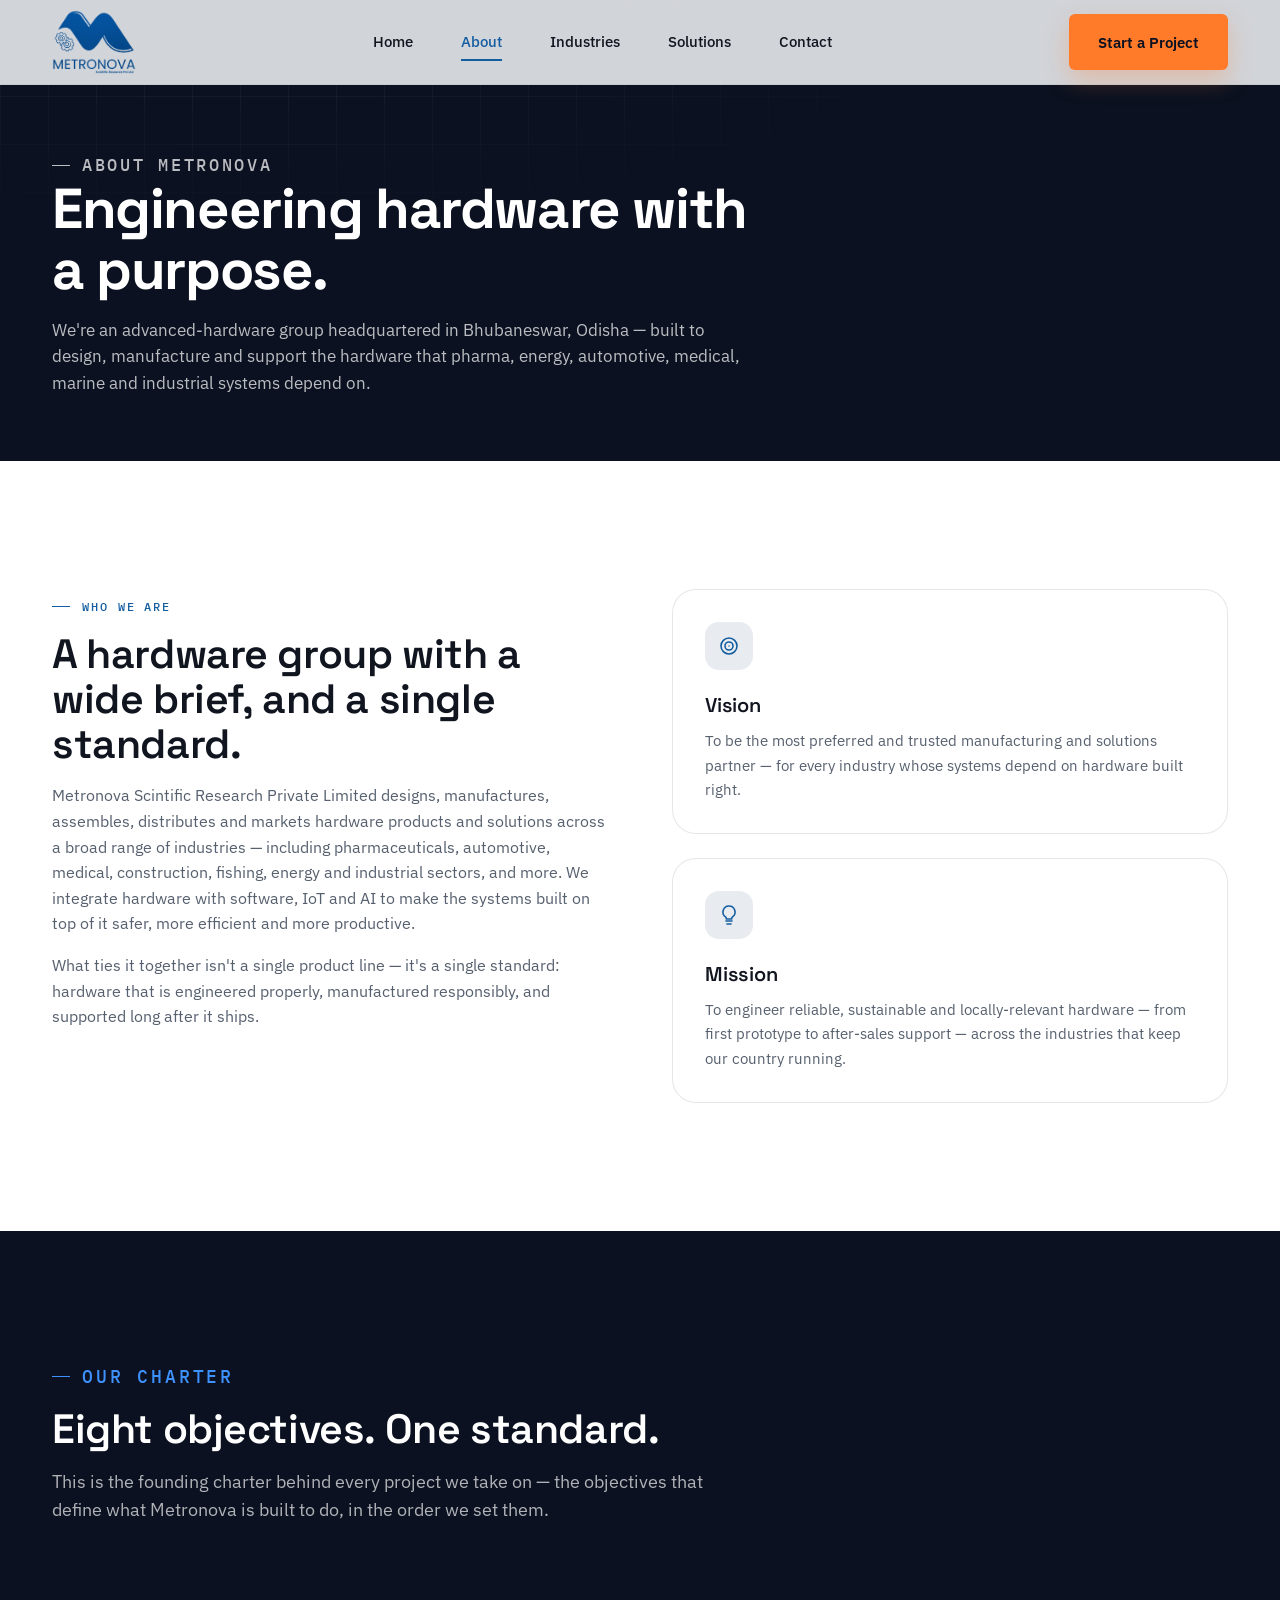
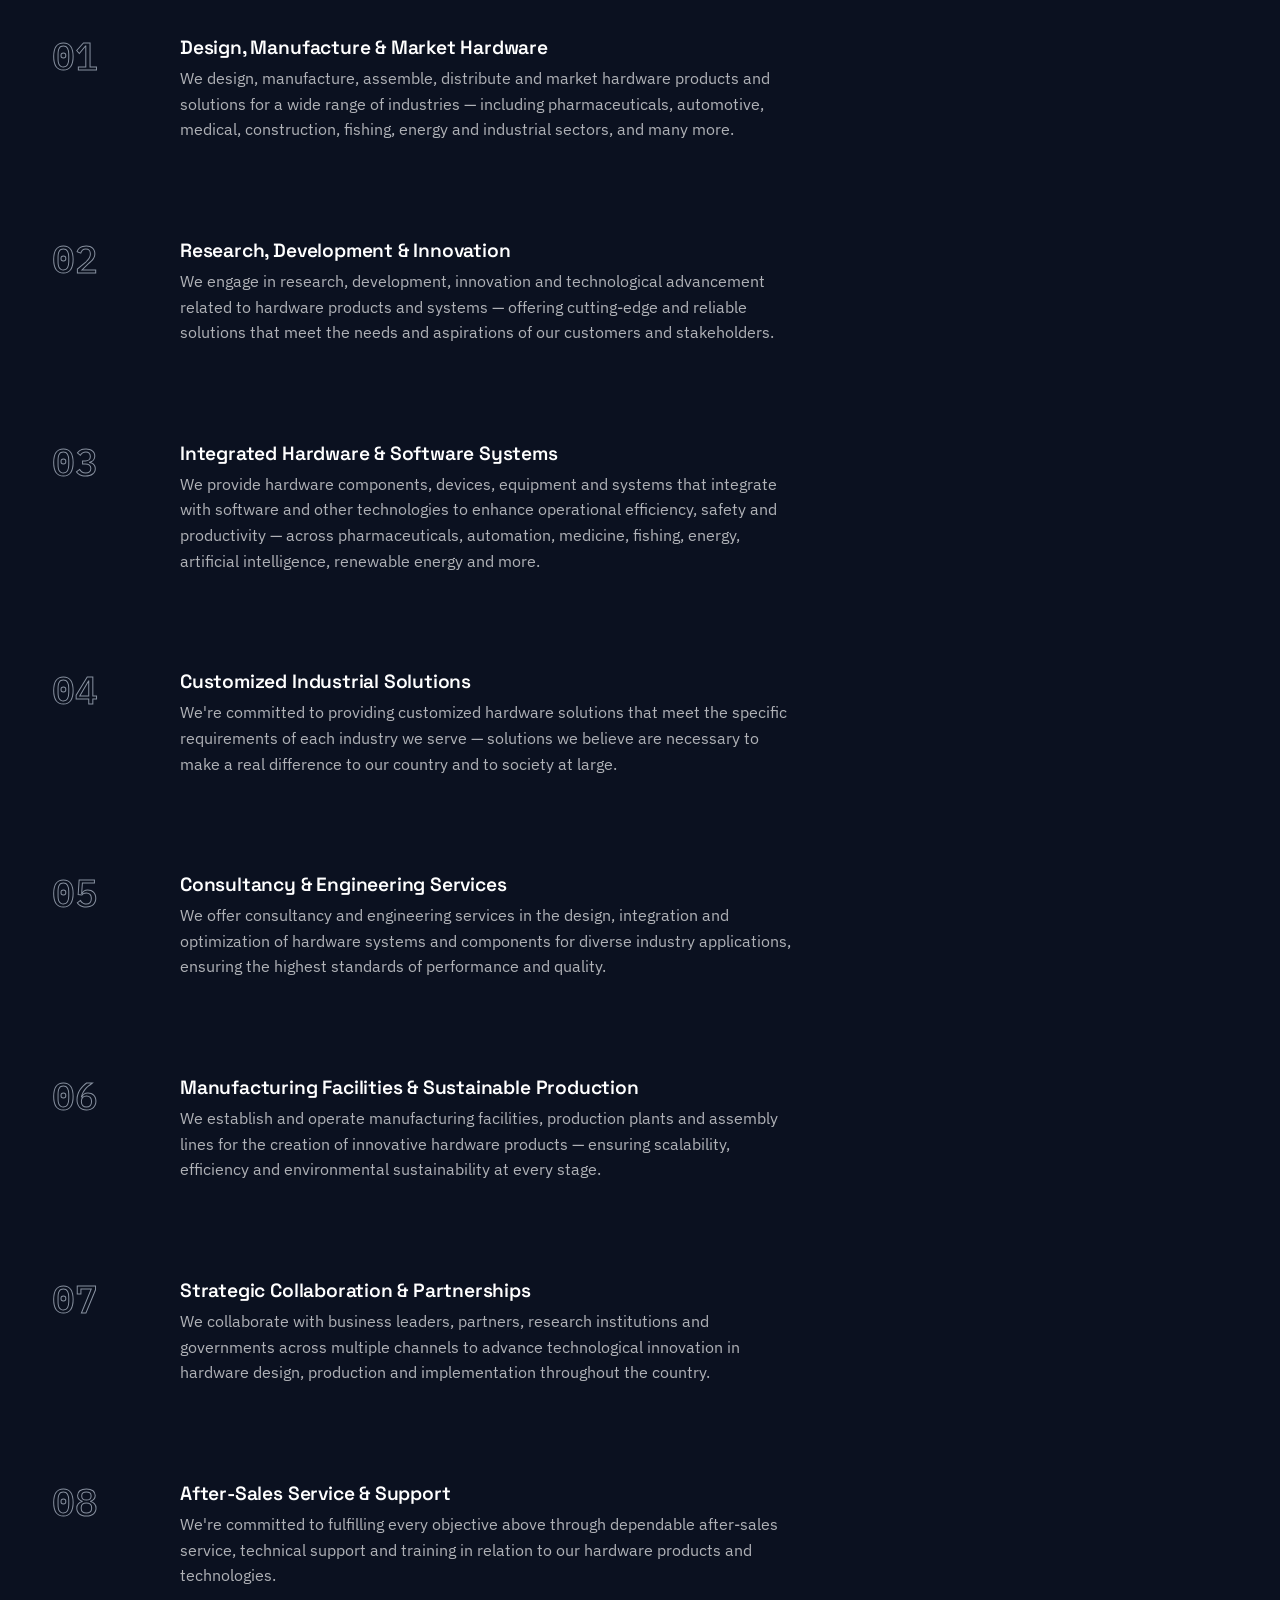
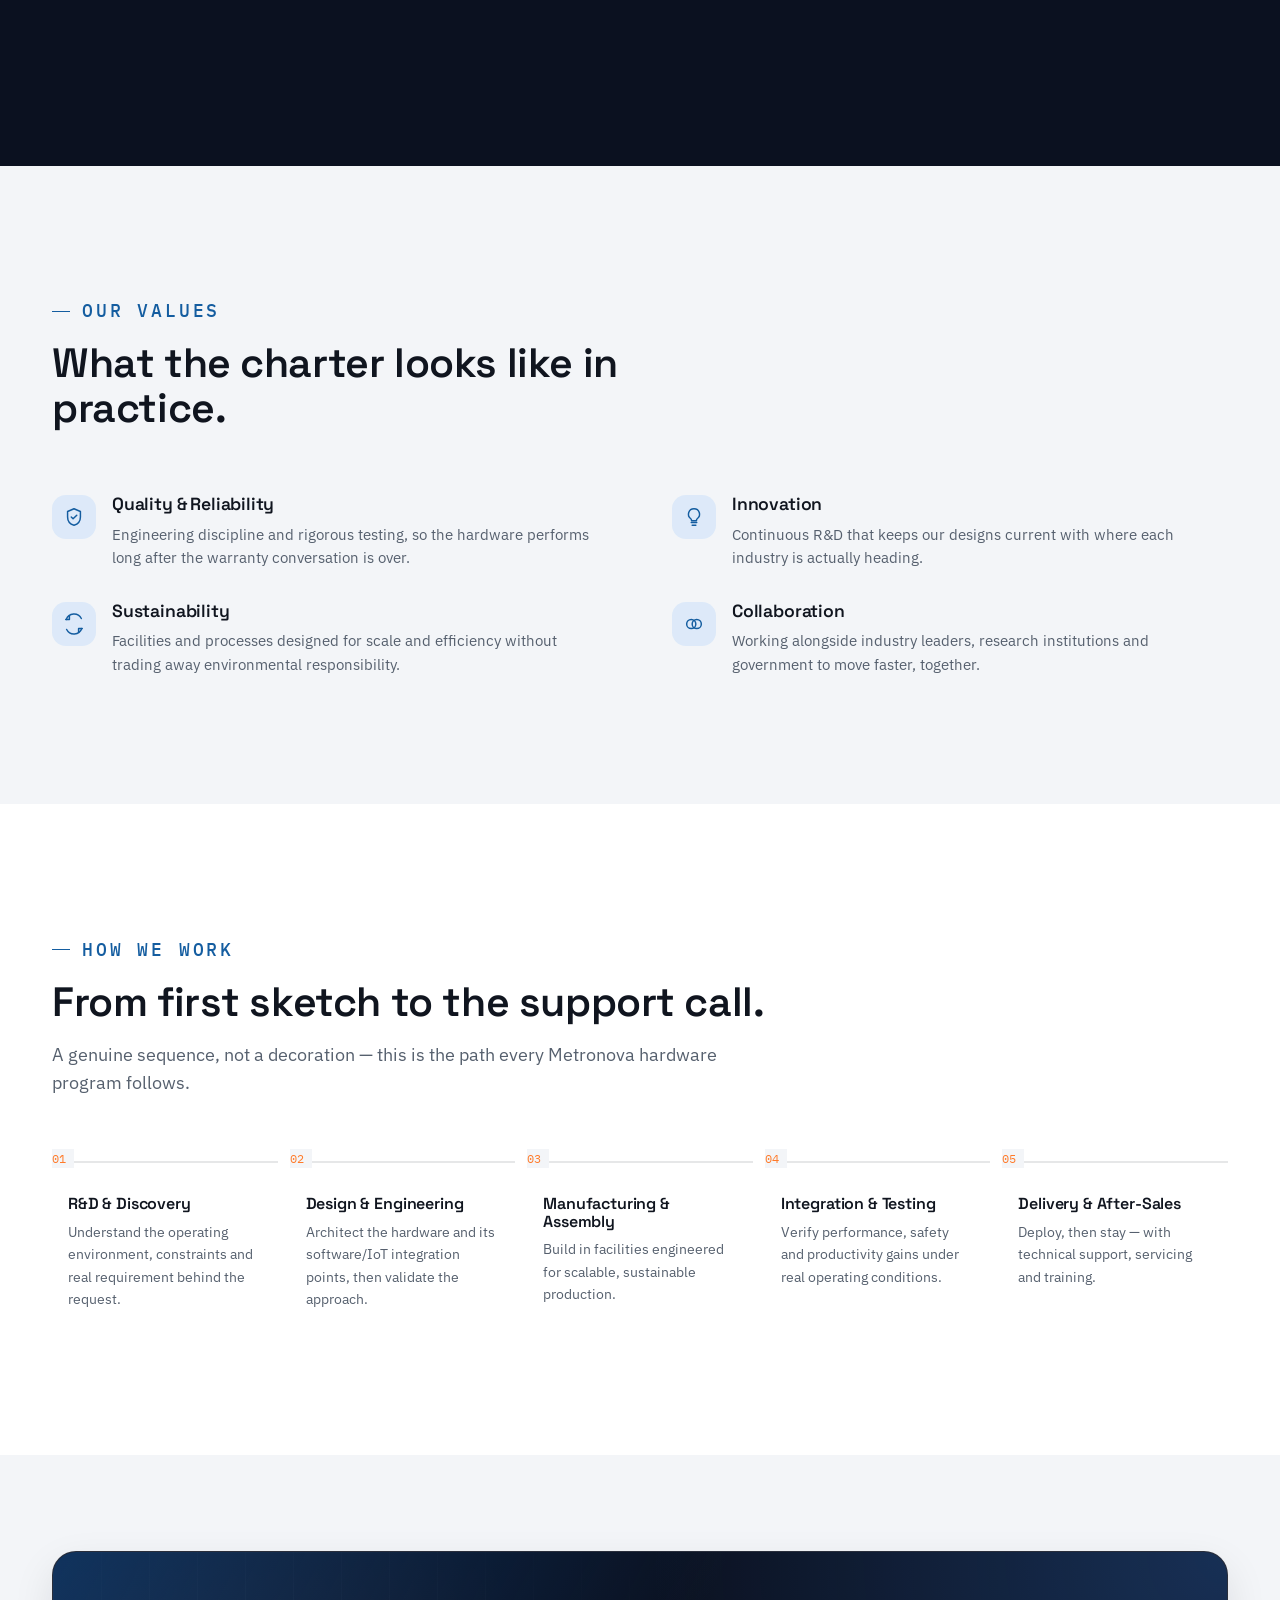
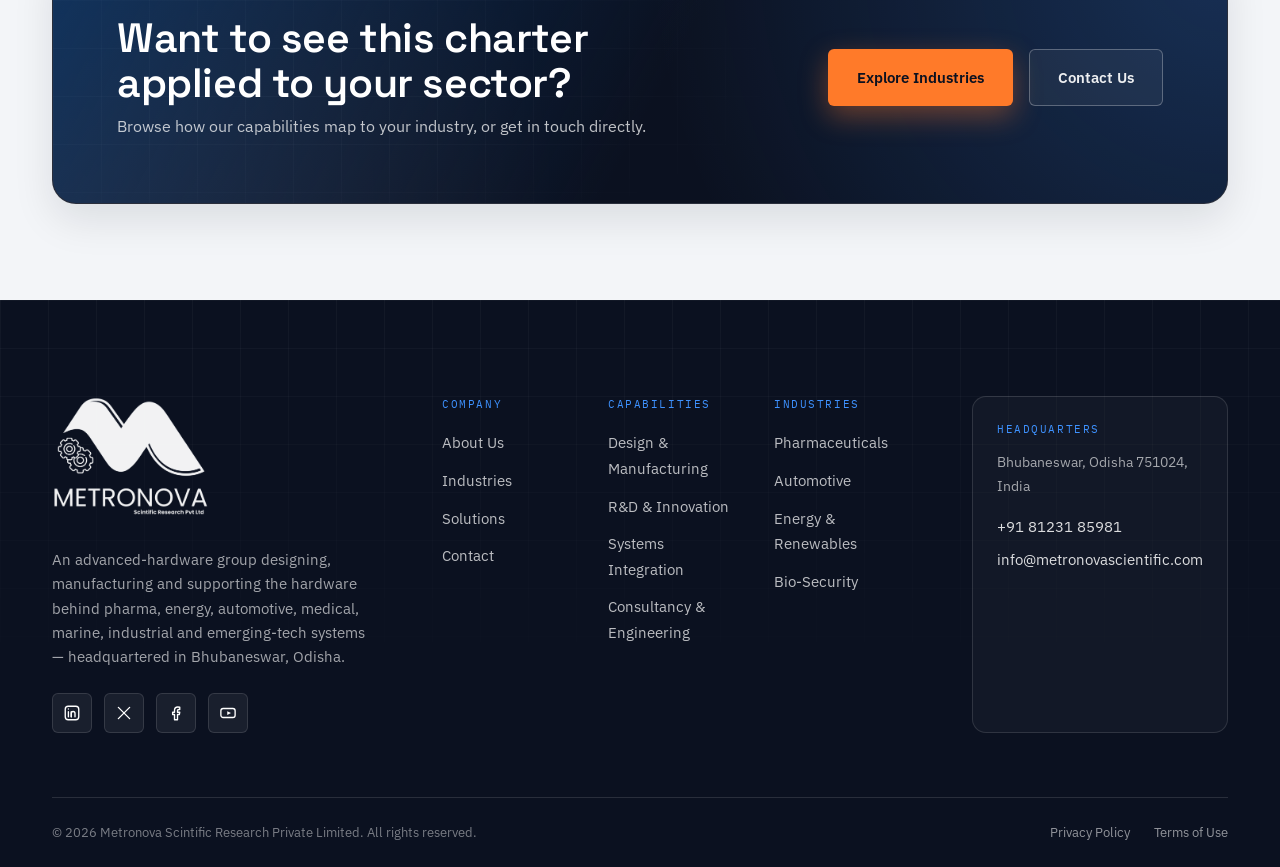
==== commit 4b798eca: "Update contact information across multiple pages and enhance privacy policy layout. Changed phone nu" ====
--- a/about.html
+++ b/about.html
@@ -455,7 +455,7 @@
           Bhubaneswar, Odisha 751024, India
         </address>
         <ul>
-          <li><a href="tel:+917008169612">+91 70081 69612</a></li>
+          <li><a href="tel:+918123185981">+91 81231 85981</a></li>
           <li><a href="mailto:info@metronovascientific.com">info@metronovascientific.com</a></li>
         </ul>
       </div>
--- a/assets/css/styles.css
+++ b/assets/css/styles.css
@@ -1596,6 +1596,133 @@
 }
 
 .legal-doc a:hover { color: var(--blueprint-deep); }
+
+/* -- Privacy policy layout --------------------------------------------------- */
+.privacy-layout {
+  display: grid;
+  grid-template-columns: 220px minmax(0, 1fr);
+  gap: var(--space-7);
+  align-items: start;
+}
+
+.privacy-toc {
+  position: sticky;
+  top: calc(var(--header-h) + var(--space-5));
+}
+
+.privacy-toc__label {
+  font-family: var(--font-mono);
+  font-size: 0.72rem;
+  letter-spacing: 0.08em;
+  text-transform: uppercase;
+  color: var(--slate-soft);
+  margin-bottom: var(--space-4);
+}
+
+.privacy-toc ol {
+  list-style: none;
+  margin: 0;
+  padding: 0;
+  display: flex;
+  flex-direction: column;
+  gap: 2px;
+  border-left: 1px solid var(--line);
+  max-height: calc(100vh - var(--header-h) - 7rem);
+  overflow-y: auto;
+}
+
+.privacy-toc a {
+  display: flex;
+  align-items: baseline;
+  gap: var(--space-3);
+  padding: 0.4rem 0 0.4rem var(--space-4);
+  margin-left: -1px;
+  border-left: 2px solid transparent;
+  font-size: 0.84rem;
+  color: var(--slate);
+  line-height: 1.35;
+}
+
+.privacy-toc a span {
+  font-family: var(--font-mono);
+  font-size: 0.68rem;
+  color: var(--slate-soft);
+  flex-shrink: 0;
+}
+
+.privacy-toc a:hover {
+  color: var(--blueprint);
+  border-left-color: var(--blueprint);
+}
+
+.privacy-doc {
+  max-width: none;
+  margin: 0;
+}
+
+.privacy-doc h2,
+.privacy-doc h3 {
+  scroll-margin-top: calc(var(--header-h) + var(--space-4));
+}
+
+.privacy-lead {
+  margin-bottom: var(--space-2);
+  padding-bottom: var(--space-2);
+}
+
+.privacy-doc h3 {
+  font-family: var(--font-mono);
+  font-size: 0.78rem;
+  font-weight: 500;
+  letter-spacing: 0.06em;
+  text-transform: uppercase;
+  color: var(--blueprint);
+  margin: var(--space-6) 0 var(--space-3);
+}
+
+.privacy-contact {
+  margin-top: var(--space-7);
+  padding: var(--space-6);
+  border-radius: var(--radius-md);
+  background: var(--paper);
+  border: 1px solid var(--line);
+  scroll-margin-top: calc(var(--header-h) + var(--space-4));
+}
+
+.privacy-contact h2 {
+  margin-top: 0;
+  padding-top: 0;
+  border-top: none;
+}
+
+.privacy-contact__card {
+  margin-bottom: var(--space-4);
+}
+
+.privacy-contact__links {
+  list-style: none;
+  margin: 0 0 var(--space-5);
+  padding: 0;
+  display: grid;
+  gap: var(--space-3);
+}
+
+.privacy-contact__links li {
+  display: grid;
+  grid-template-columns: 72px 1fr;
+  gap: var(--space-3);
+  align-items: baseline;
+  padding-bottom: var(--space-3);
+  border-bottom: 1px solid var(--line);
+}
+
+.privacy-contact__links span {
+  font-family: var(--font-mono);
+  font-size: 0.72rem;
+  letter-spacing: 0.06em;
+  text-transform: uppercase;
+  color: var(--slate-soft);
+}
 
 /* -- Page hero (non-home pages) -------------------------------------------- */
 .page-hero {
@@ -1834,6 +1961,36 @@
 
   .legal-doc { padding: var(--space-6) var(--space-5); }
 
+  .privacy-layout {
+    grid-template-columns: 1fr;
+    gap: var(--space-5);
+  }
+
+  .privacy-toc {
+    position: static;
+    padding: var(--space-4);
+    background: var(--white);
+    border: 1px solid var(--line);
+    border-radius: var(--radius-md);
+  }
+
+  .privacy-toc ol {
+    display: grid;
+    grid-template-columns: 1fr 1fr;
+    border-left: none;
+    gap: 0;
+    max-height: none;
+    overflow: visible;
+  }
+
+  .privacy-toc a {
+    margin-left: 0;
+    padding-left: 0;
+    border-left: none;
+  }
+
+  .privacy-contact { padding: var(--space-5); }
+
   .contact-cards--grid { grid-template-columns: 1fr; }
   .value-grid { grid-template-columns: 1fr; }
   .cta-band { flex-direction: column; align-items: flex-start; }
